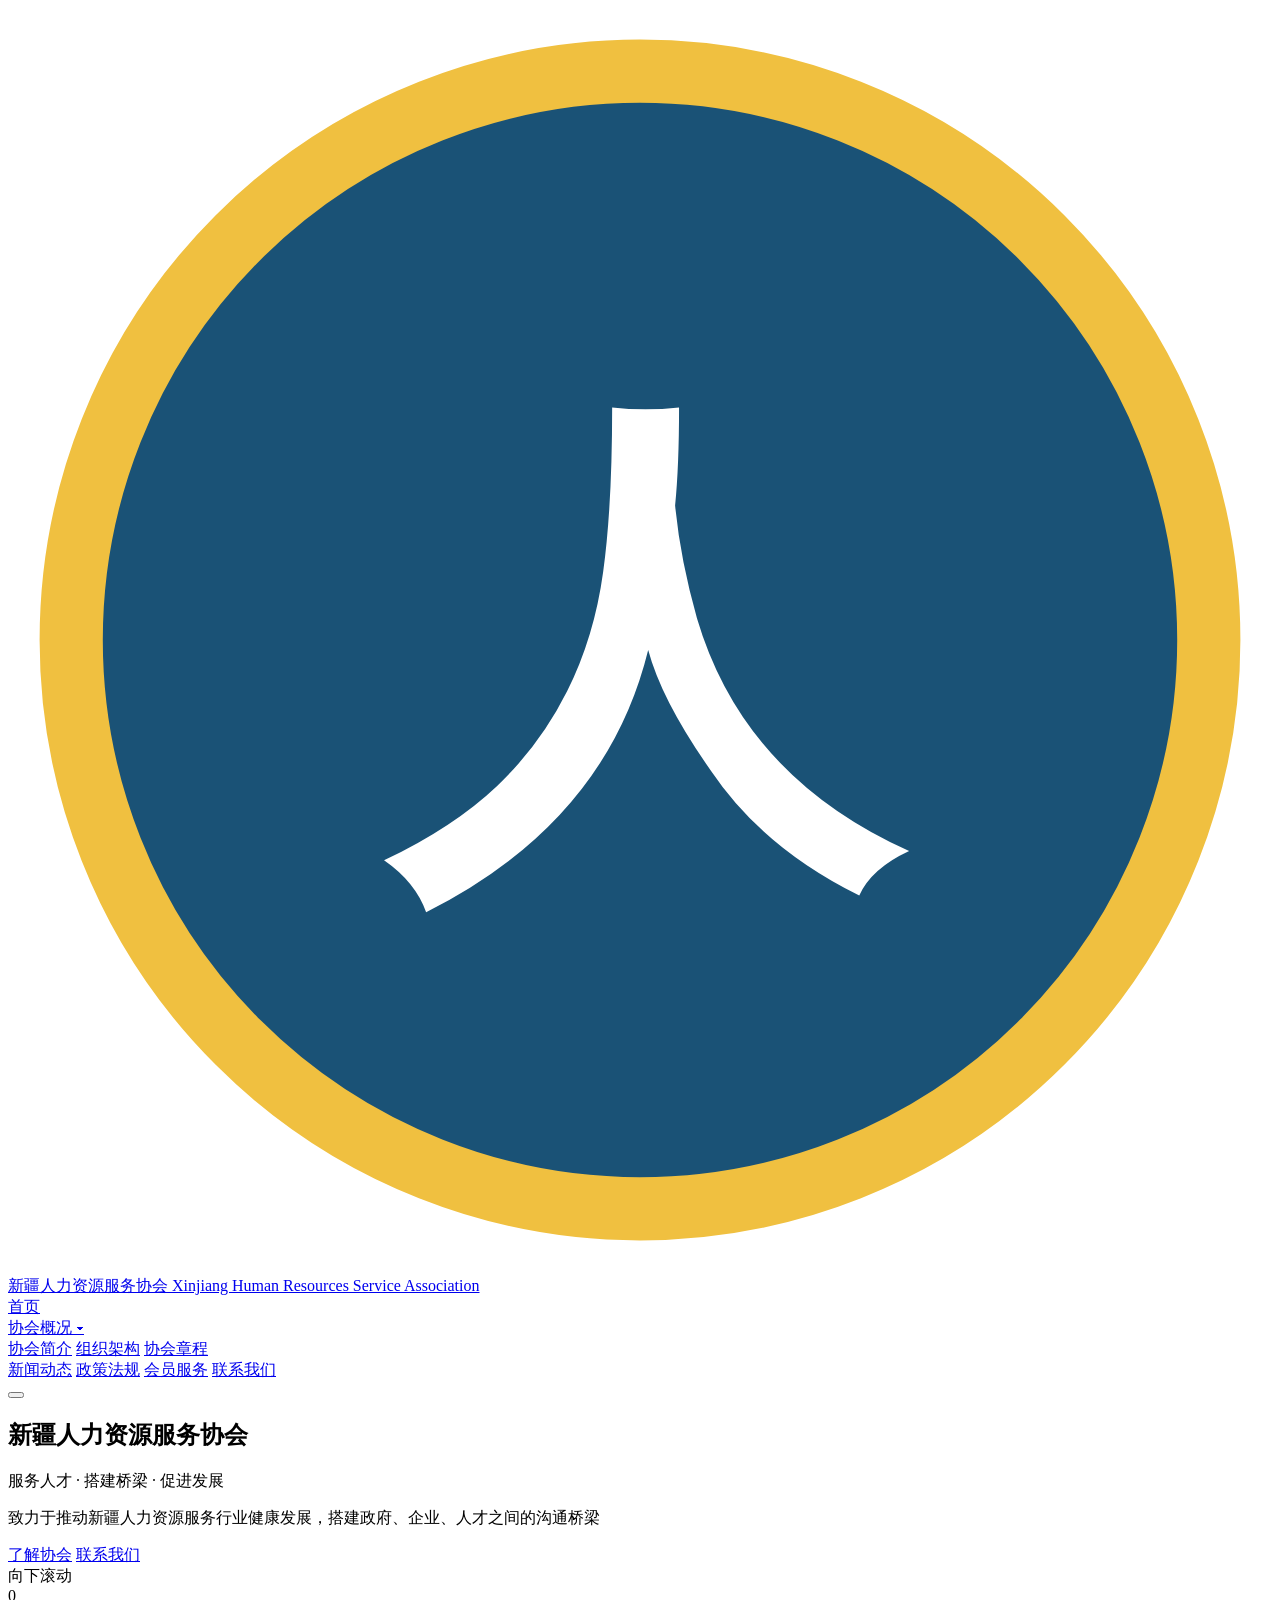
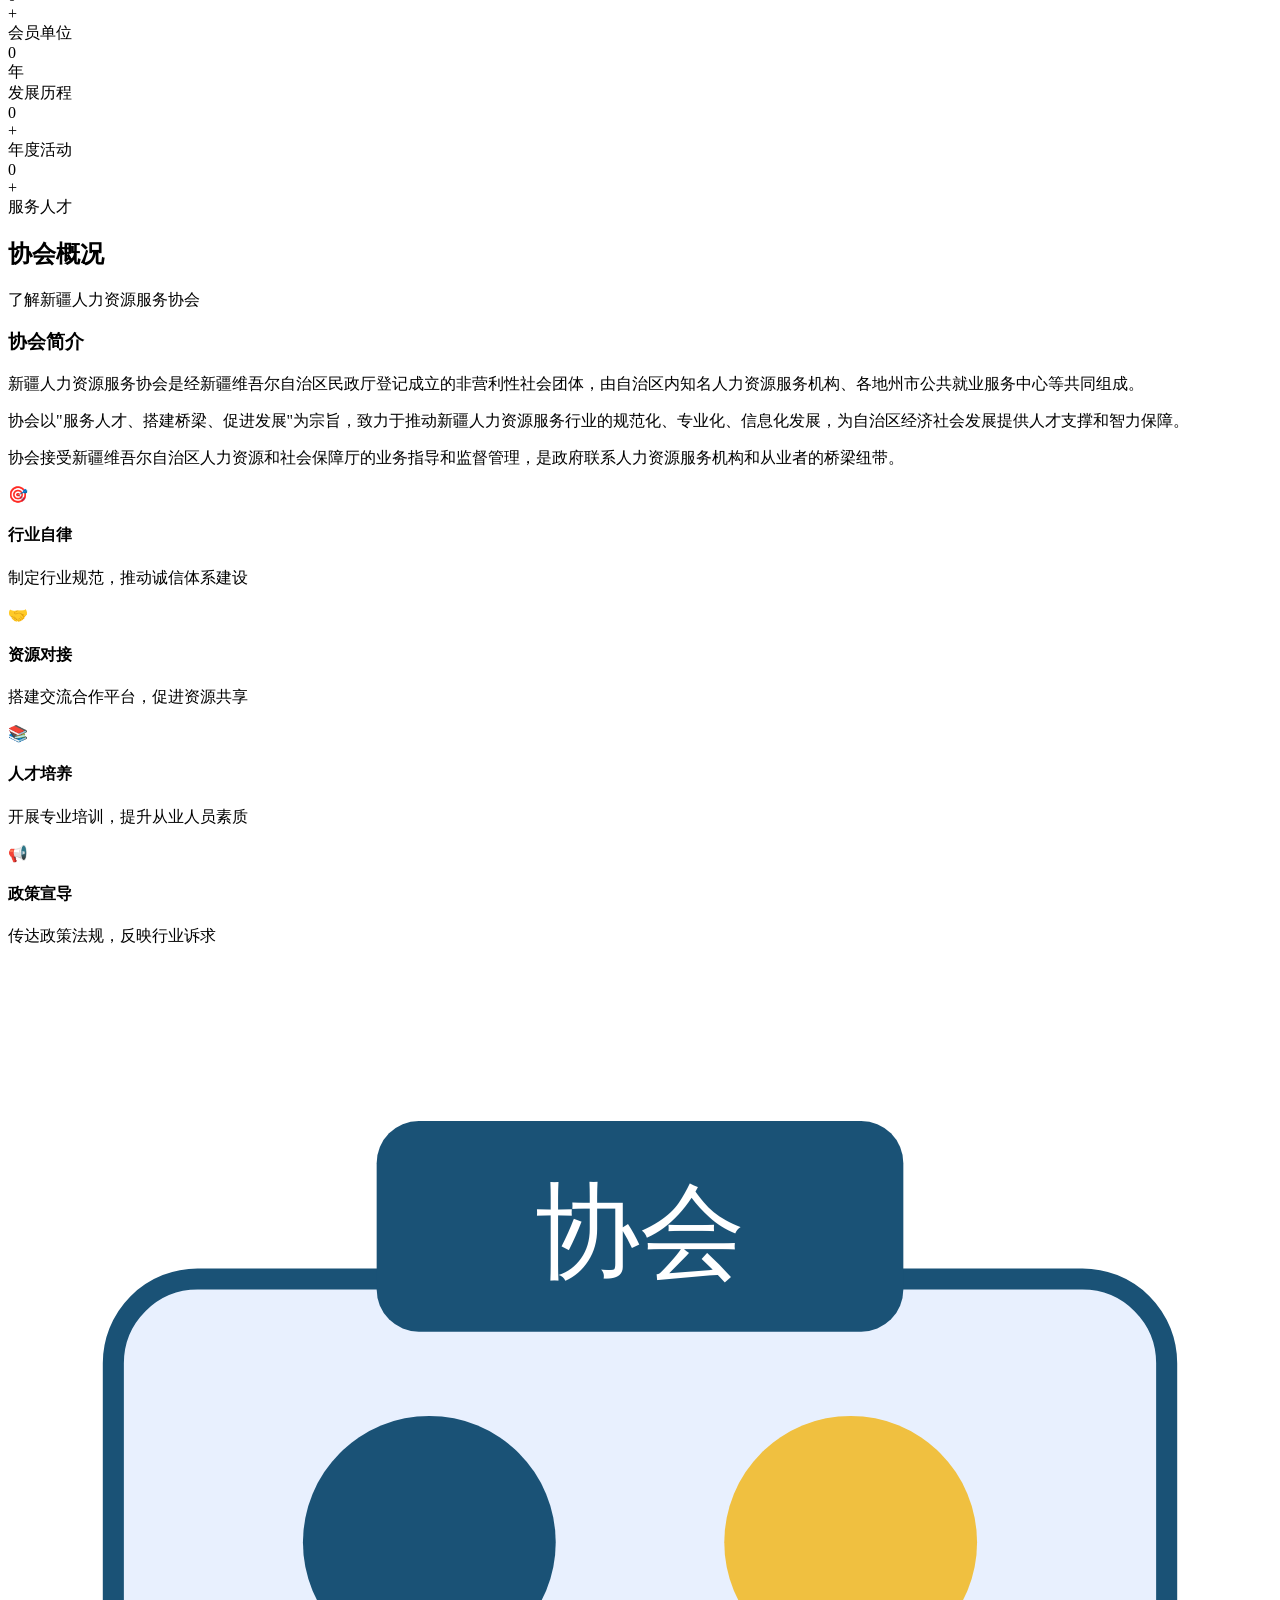
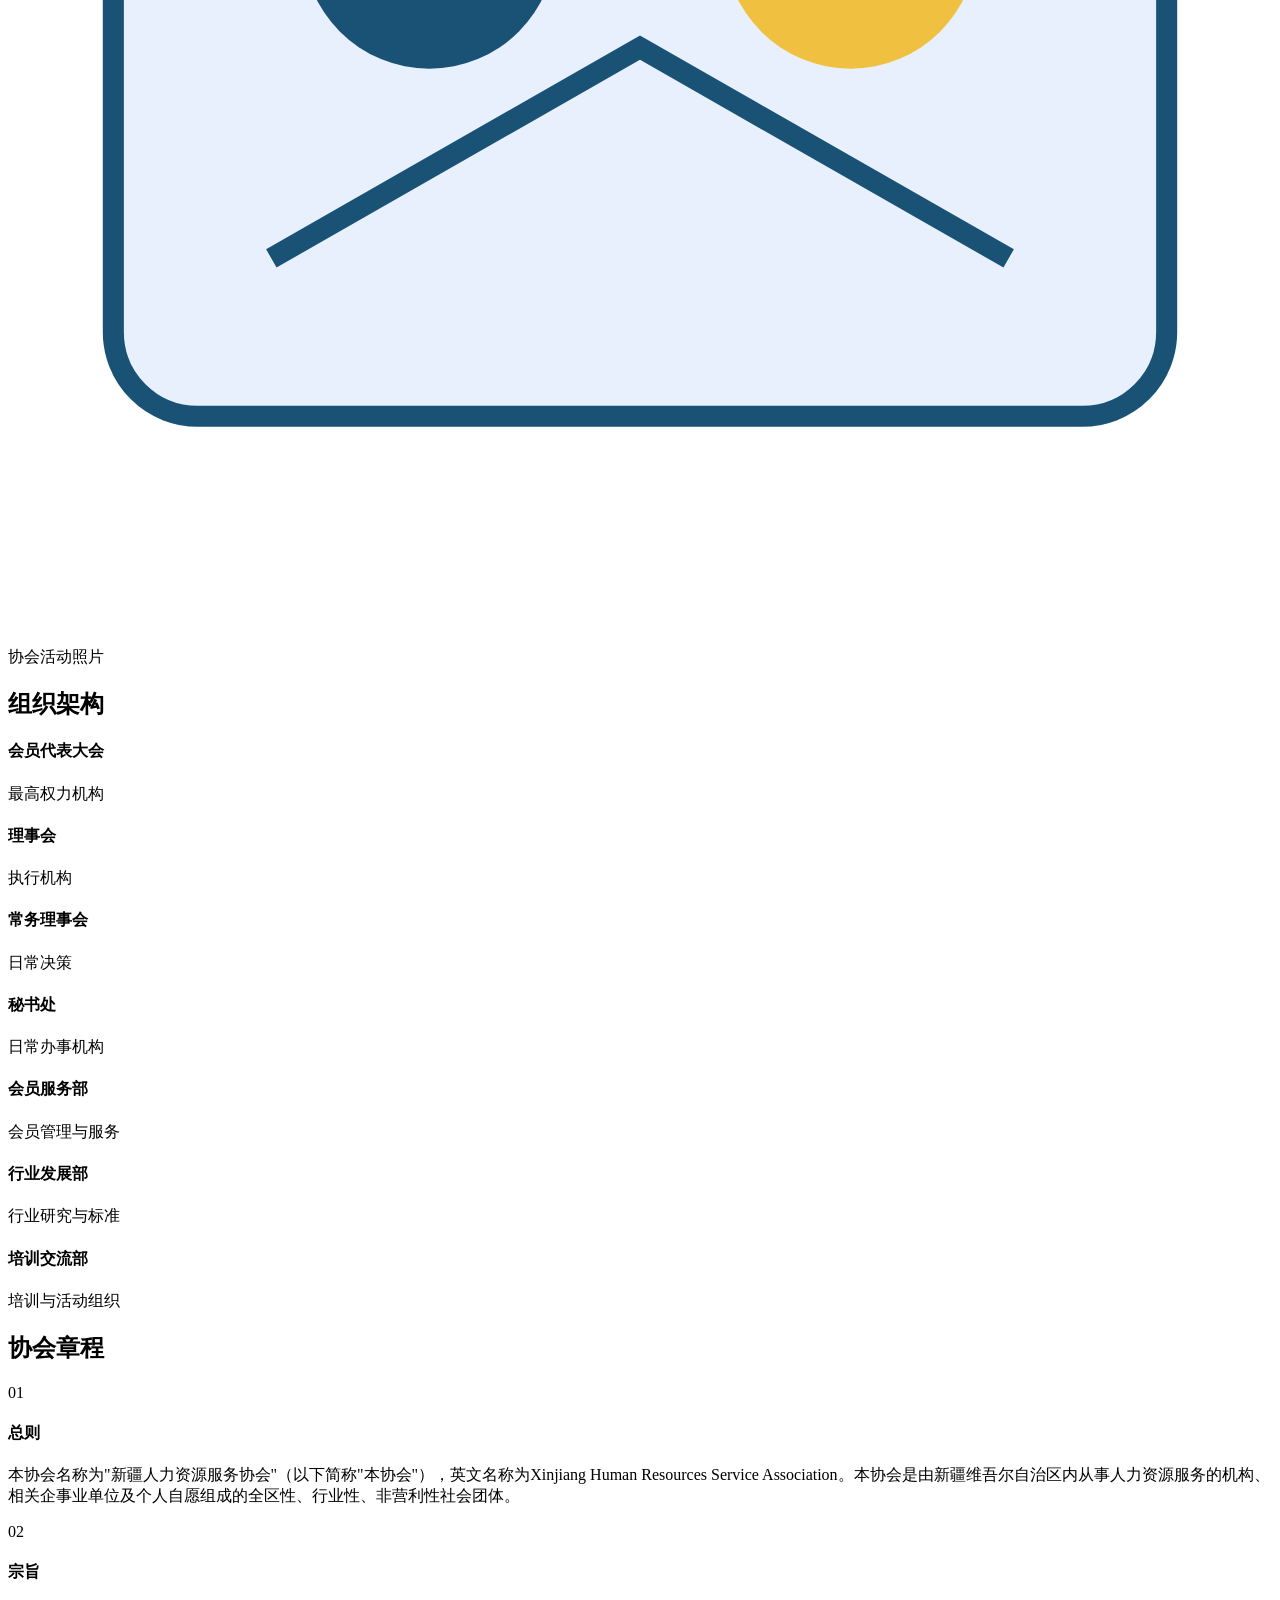
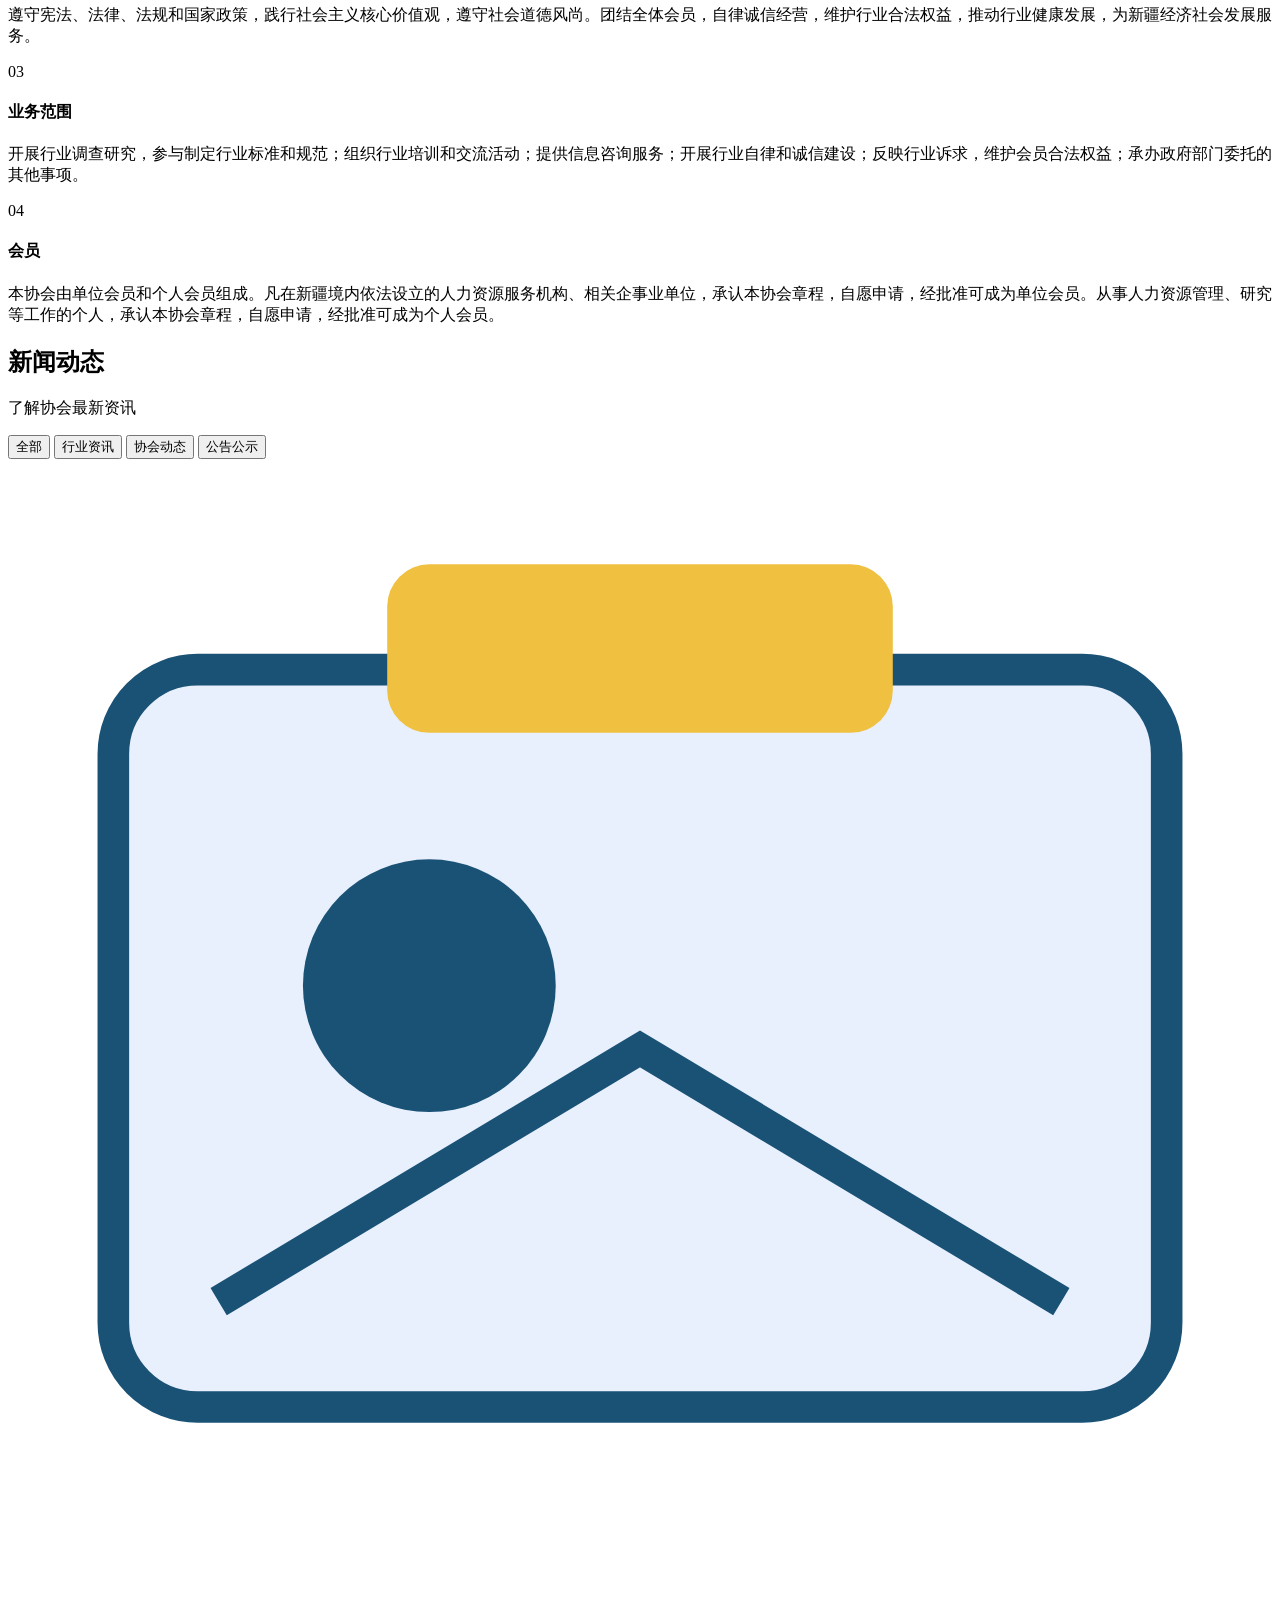
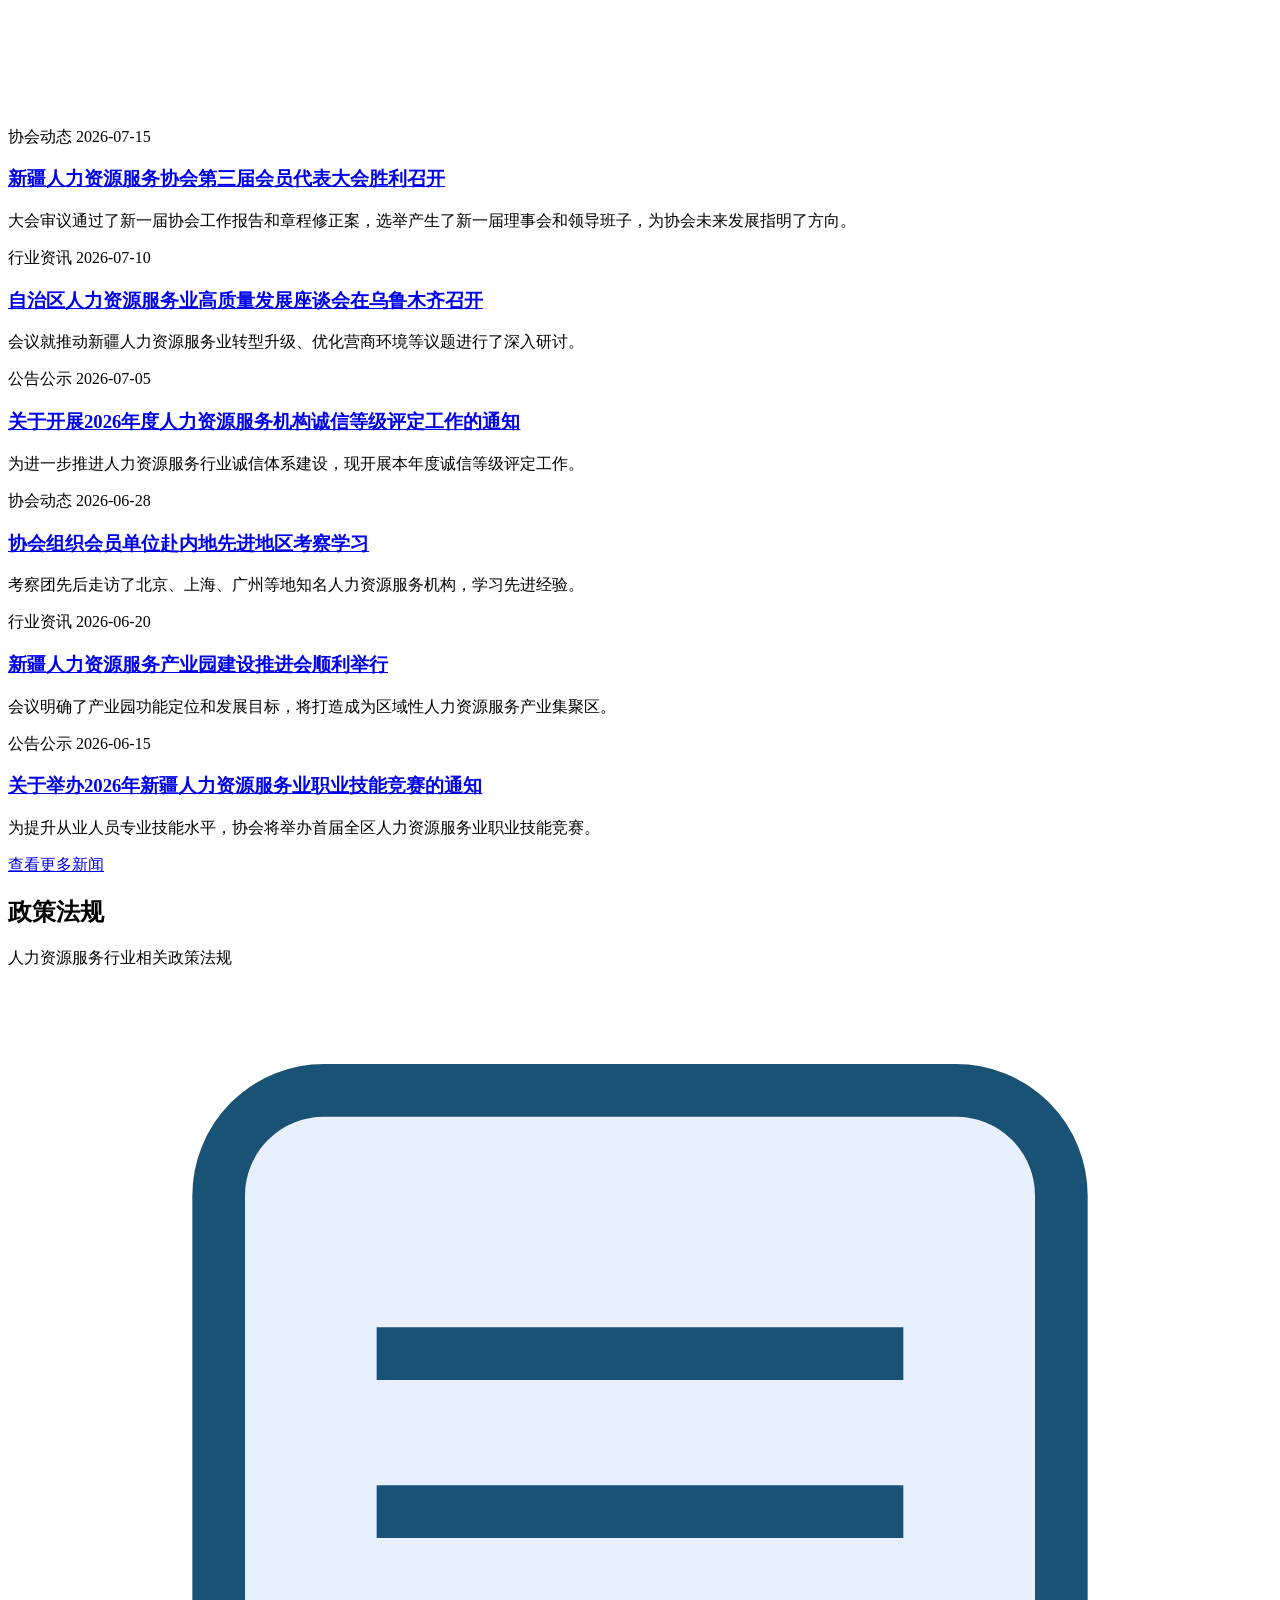
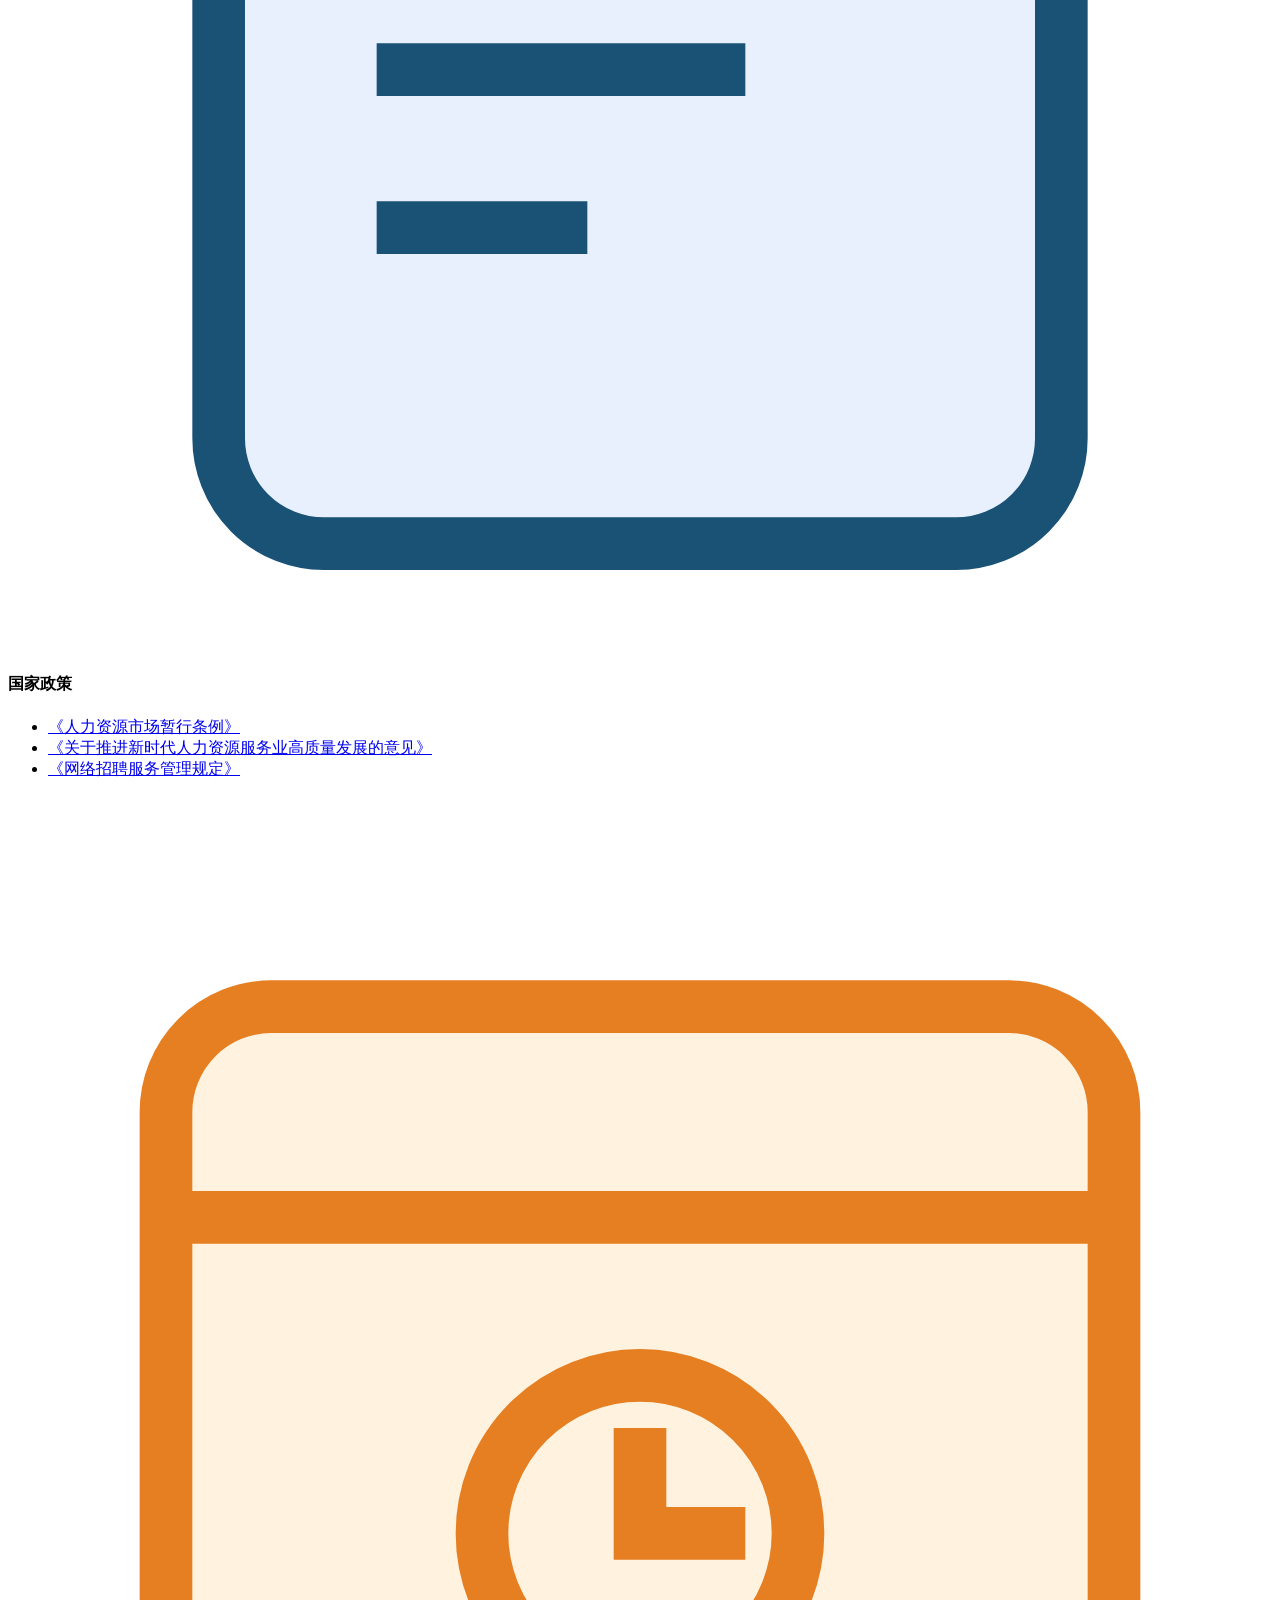
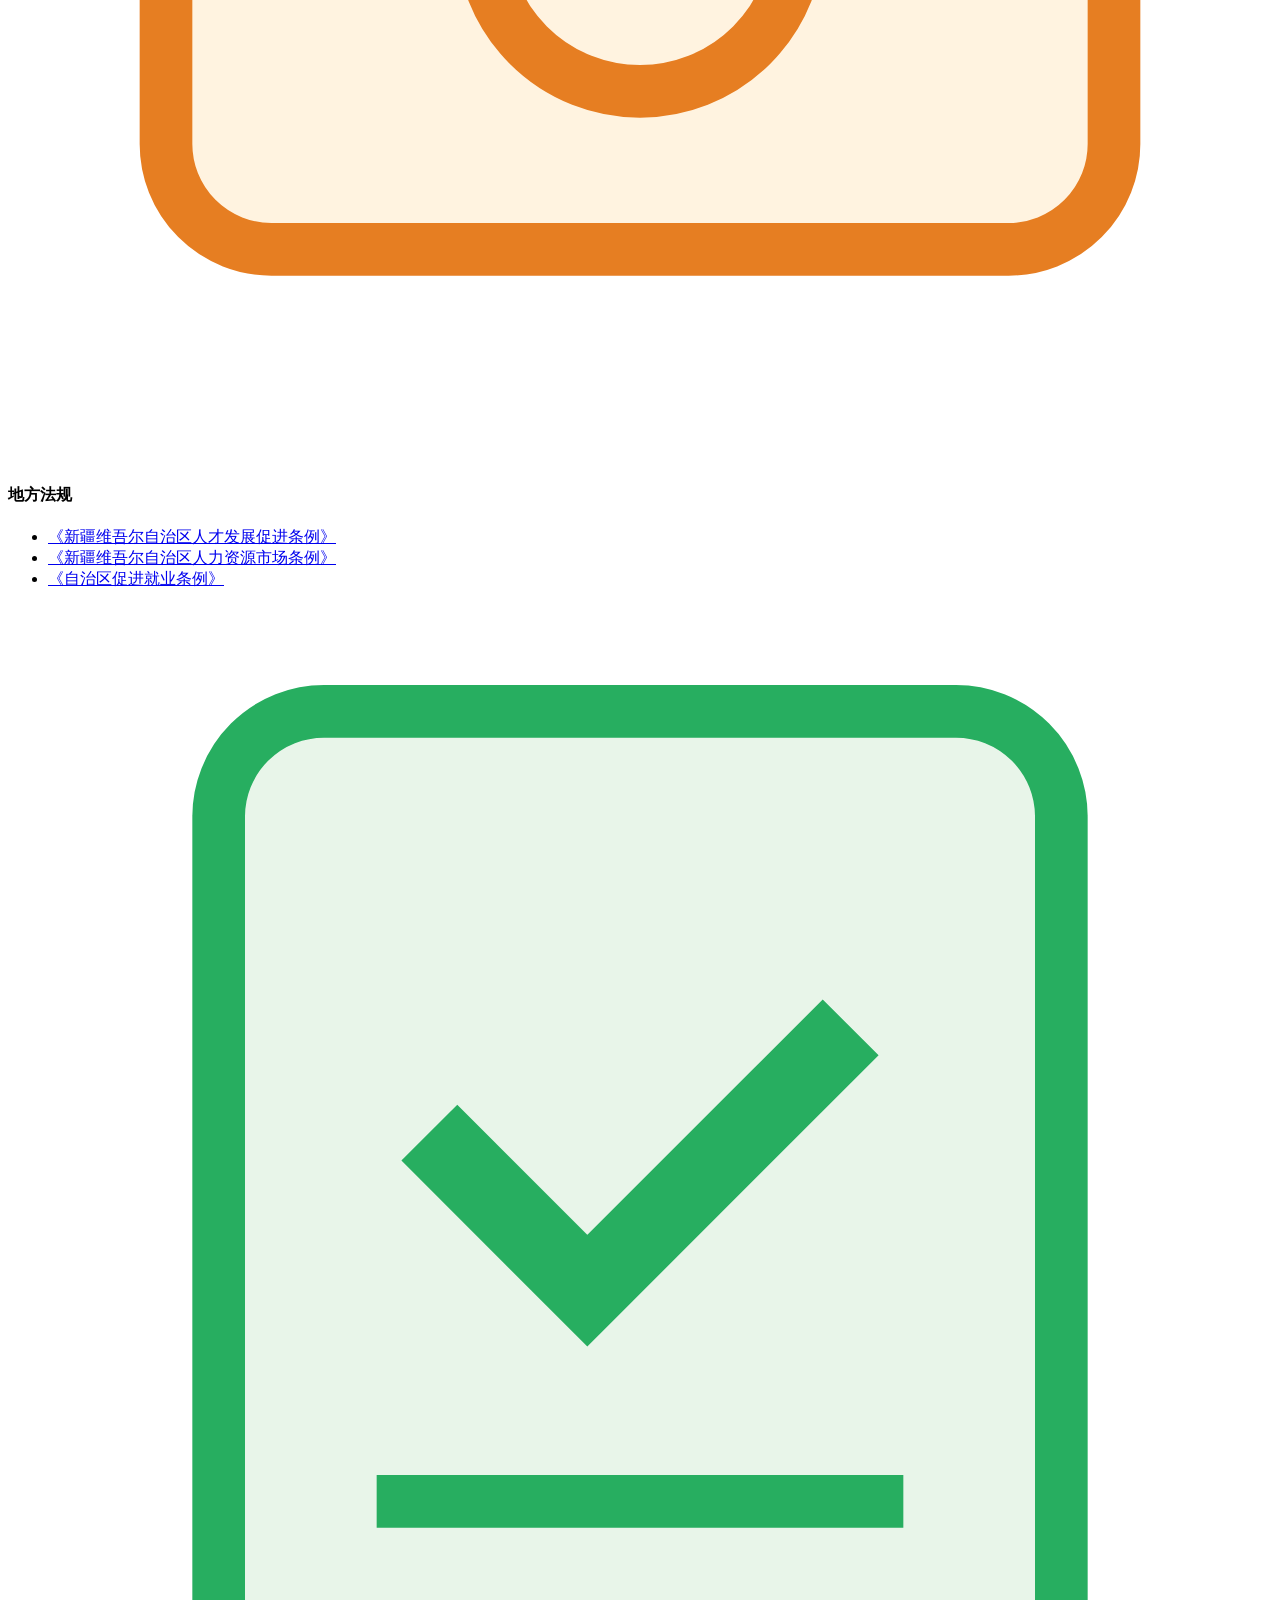
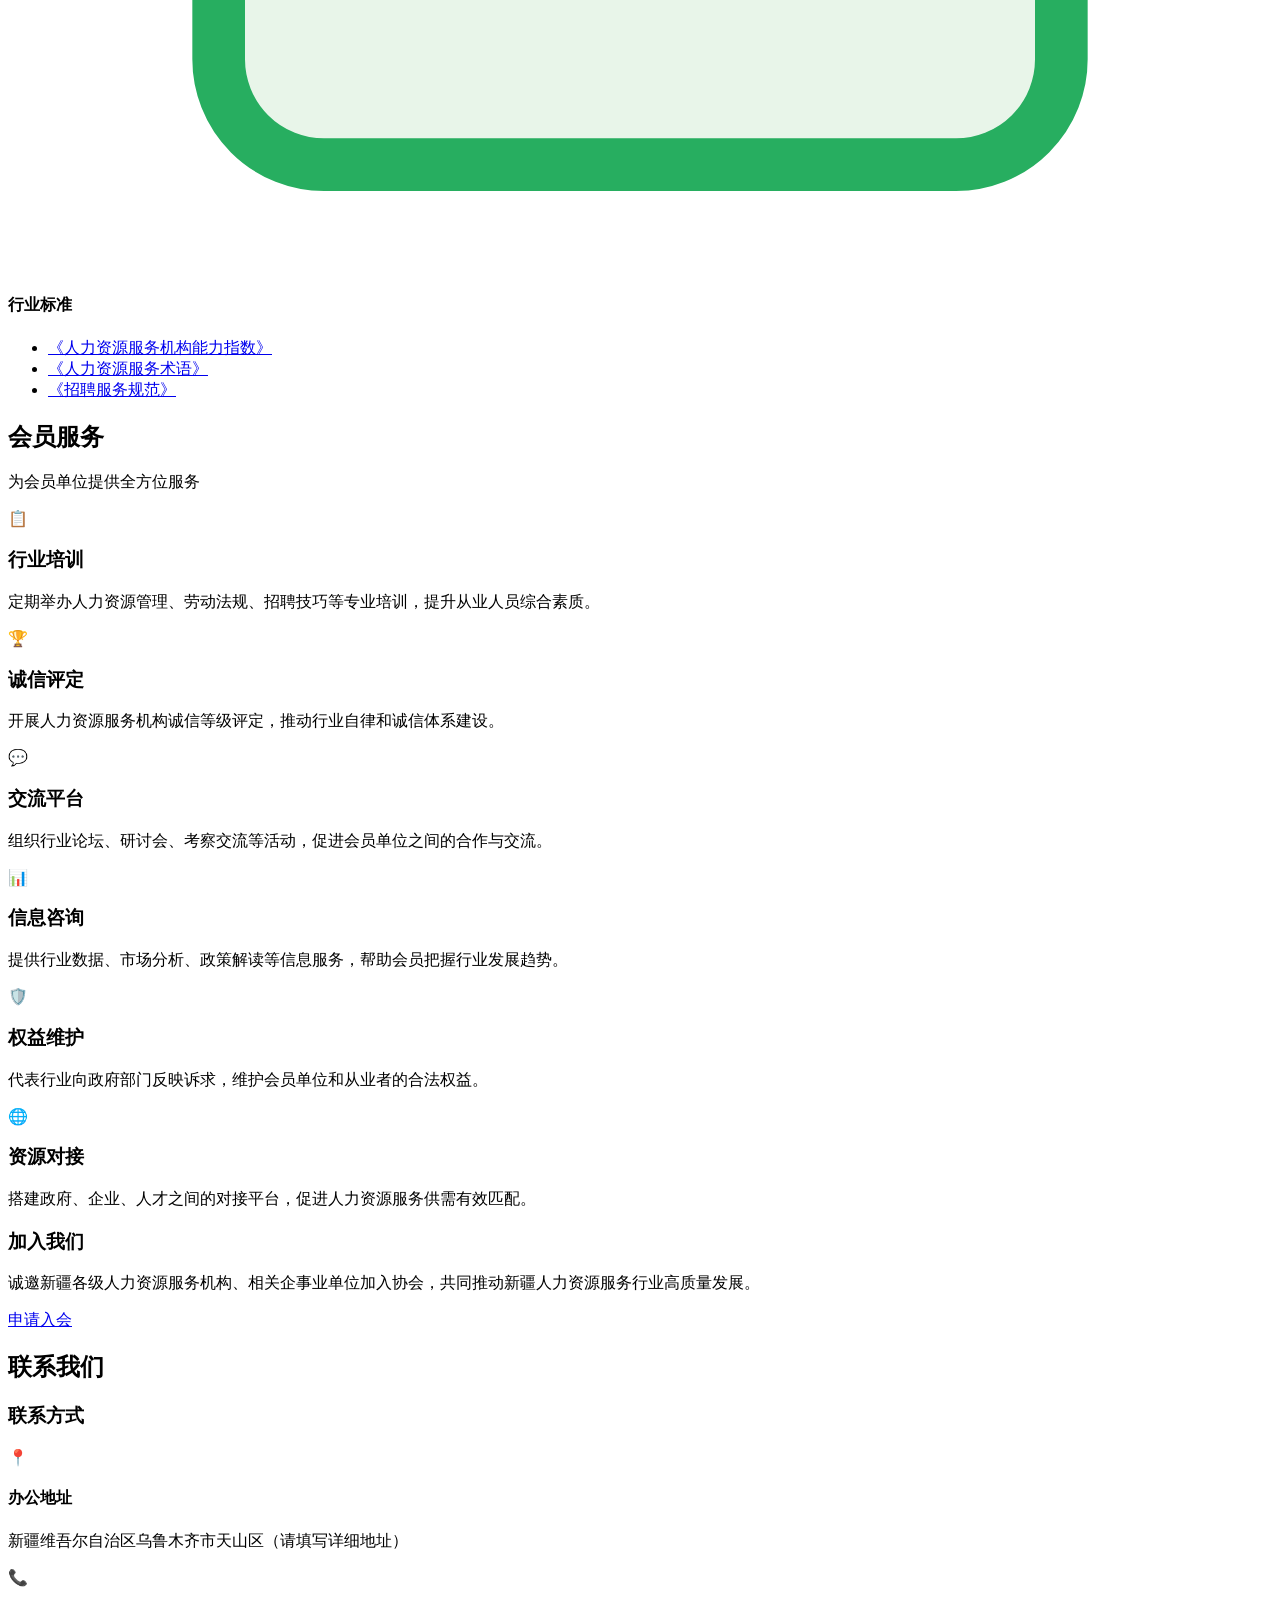
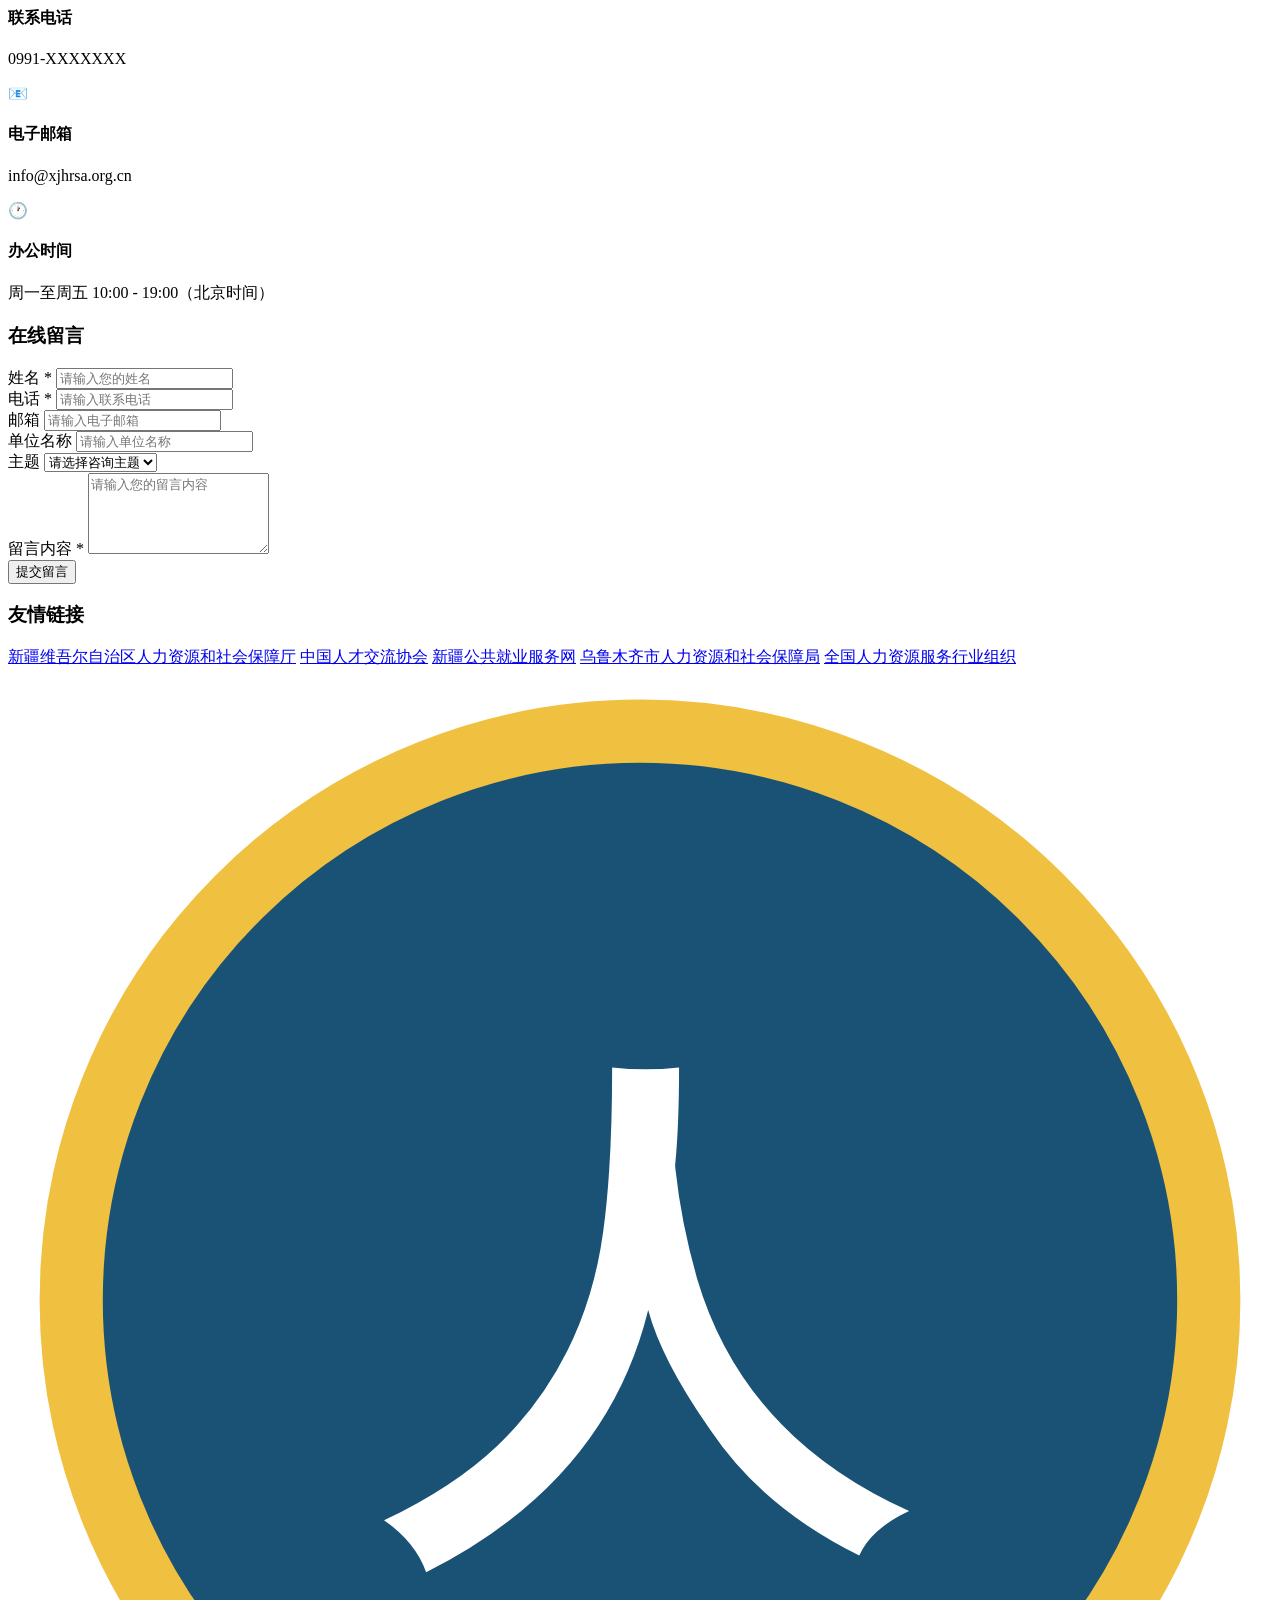
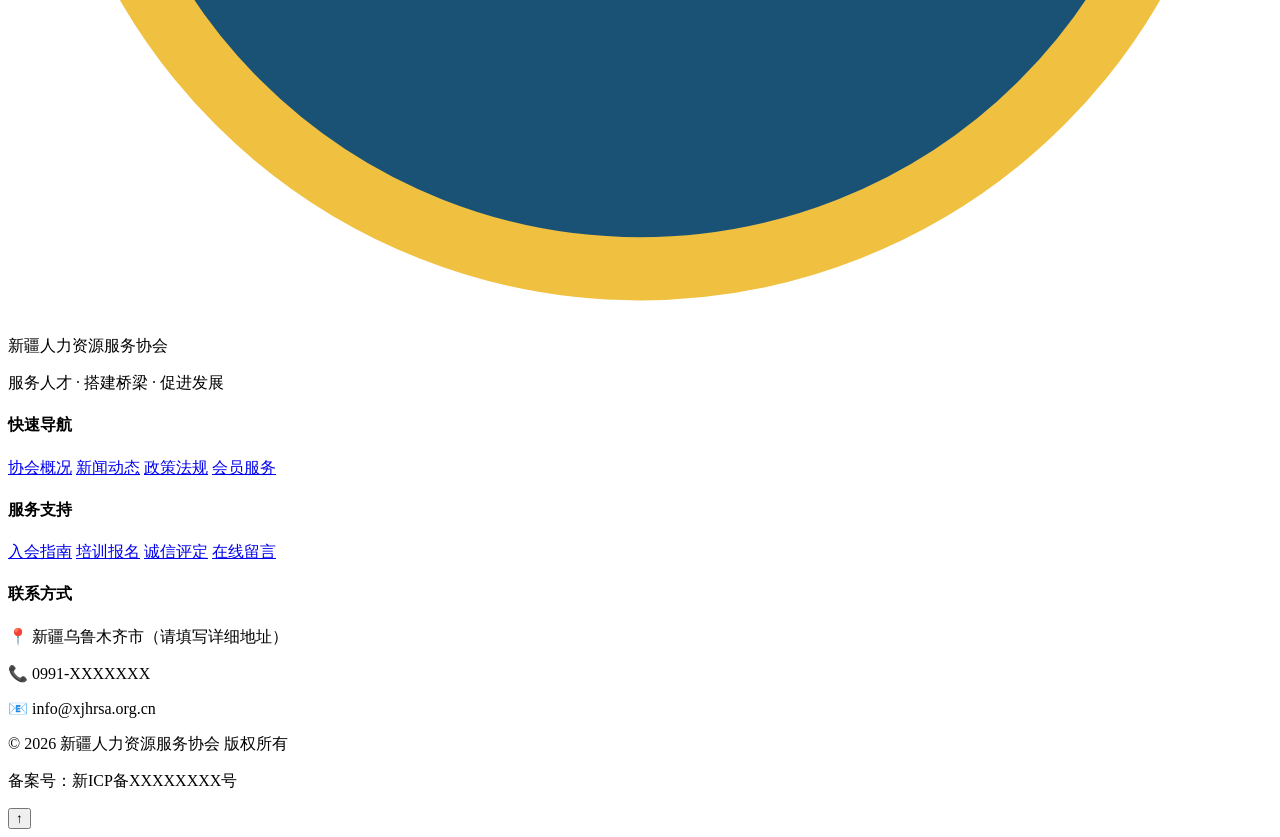
==== index.html @ a4fad2fc "添加 index.html" ====
<!DOCTYPE html>
<html lang="zh-CN">
<head>
    <meta charset="UTF-8">
    <meta name="viewport" content="width=device-width, initial-scale=1.0">
    <title>新疆人力资源服务协会</title>
    <link rel="stylesheet" href="css/style.css">
    <link rel="icon" type="image/svg+xml" href="images/favicon.svg">
</head>
<body>
    <!-- 顶部导航 -->
    <header class="header" id="header">
        <div class="container">
            <div class="header-inner">
                <a href="#" class="logo">
                    <div class="logo-icon">
                        <svg viewBox="0 0 40 40" fill="none" xmlns="http://www.w3.org/2000/svg">
                            <circle cx="20" cy="20" r="18" fill="#1a5276" stroke="#f0c040" stroke-width="2"/>
                            <text x="20" y="26" text-anchor="middle" fill="#fff" font-size="16" font-weight="bold">人</text>
                        </svg>
                    </div>
                    <div class="logo-text">
                        <span class="logo-title">新疆人力资源服务协会</span>
                        <span class="logo-sub">Xinjiang Human Resources Service Association</span>
                    </div>
                </a>
                <nav class="nav" id="nav">
                    <a href="#home" class="nav-link active">首页</a>
                    <div class="nav-dropdown">
                        <a href="#about" class="nav-link">协会概况 <span class="arrow">▾</span></a>
                        <div class="dropdown-menu">
                            <a href="#about">协会简介</a>
                            <a href="#structure">组织架构</a>
                            <a href="#charter">协会章程</a>
                        </div>
                    </div>
                    <a href="#news" class="nav-link">新闻动态</a>
                    <a href="#policy" class="nav-link">政策法规</a>
                    <a href="#members" class="nav-link">会员服务</a>
                    <a href="#contact" class="nav-link">联系我们</a>
                </nav>
                <button class="menu-toggle" id="menuToggle" aria-label="菜单">
                    <span></span><span></span><span></span>
                </button>
            </div>
        </div>
    </header>

    <!-- 英雄区域 -->
    <section class="hero" id="home">
        <div class="hero-bg"></div>
        <div class="hero-overlay"></div>
        <div class="container hero-content">
            <h1>新疆人力资源服务协会</h1>
            <p class="hero-subtitle">服务人才 · 搭建桥梁 · 促进发展</p>
            <p class="hero-desc">致力于推动新疆人力资源服务行业健康发展，搭建政府、企业、人才之间的沟通桥梁</p>
            <div class="hero-btns">
                <a href="#about" class="btn btn-primary">了解协会</a>
                <a href="#contact" class="btn btn-outline">联系我们</a>
            </div>
        </div>
        <div class="hero-scroll">
            <span>向下滚动</span>
            <div class="scroll-arrow"></div>
        </div>
    </section>

    <!-- 数据统计 -->
    <section class="stats">
        <div class="container">
            <div class="stats-grid">
                <div class="stat-item">
                    <div class="stat-number" data-target="200">0</div>
                    <div class="stat-unit">+</div>
                    <div class="stat-label">会员单位</div>
                </div>
                <div class="stat-item">
                    <div class="stat-number" data-target="15">0</div>
                    <div class="stat-unit">年</div>
                    <div class="stat-label">发展历程</div>
                </div>
                <div class="stat-item">
                    <div class="stat-number" data-target="50">0</div>
                    <div class="stat-unit">+</div>
                    <div class="stat-label">年度活动</div>
                </div>
                <div class="stat-item">
                    <div class="stat-number" data-target="10000">0</div>
                    <div class="stat-unit">+</div>
                    <div class="stat-label">服务人才</div>
                </div>
            </div>
        </div>
    </section>

    <!-- 协会简介 -->
    <section class="section about" id="about">
        <div class="container">
            <div class="section-header">
                <h2>协会概况</h2>
                <div class="section-line"></div>
                <p>了解新疆人力资源服务协会</p>
            </div>
            <div class="about-grid">
                <div class="about-content">
                    <h3>协会简介</h3>
                    <p>新疆人力资源服务协会是经新疆维吾尔自治区民政厅登记成立的非营利性社会团体，由自治区内知名人力资源服务机构、各地州市公共就业服务中心等共同组成。</p>
                    <p>协会以"服务人才、搭建桥梁、促进发展"为宗旨，致力于推动新疆人力资源服务行业的规范化、专业化、信息化发展，为自治区经济社会发展提供人才支撑和智力保障。</p>
                    <p>协会接受新疆维吾尔自治区人力资源和社会保障厅的业务指导和监督管理，是政府联系人力资源服务机构和从业者的桥梁纽带。</p>
                    <div class="about-features">
                        <div class="feature">
                            <div class="feature-icon">🎯</div>
                            <div>
                                <h4>行业自律</h4>
                                <p>制定行业规范，推动诚信体系建设</p>
                            </div>
                        </div>
                        <div class="feature">
                            <div class="feature-icon">🤝</div>
                            <div>
                                <h4>资源对接</h4>
                                <p>搭建交流合作平台，促进资源共享</p>
                            </div>
                        </div>
                        <div class="feature">
                            <div class="feature-icon">📚</div>
                            <div>
                                <h4>人才培养</h4>
                                <p>开展专业培训，提升从业人员素质</p>
                            </div>
                        </div>
                        <div class="feature">
                            <div class="feature-icon">📢</div>
                            <div>
                                <h4>政策宣导</h4>
                                <p>传达政策法规，反映行业诉求</p>
                            </div>
                        </div>
                    </div>
                </div>
                <div class="about-image">
                    <div class="about-img-placeholder">
                        <div class="placeholder-content">
                            <svg viewBox="0 0 120 120" fill="none" xmlns="http://www.w3.org/2000/svg">
                                <rect x="10" y="30" width="100" height="70" rx="8" fill="#e8f0fe" stroke="#1a5276" stroke-width="2"/>
                                <circle cx="40" cy="55" r="12" fill="#1a5276"/>
                                <circle cx="80" cy="55" r="12" fill="#f0c040"/>
                                <path d="M25 85 L60 65 L95 85" stroke="#1a5276" stroke-width="2" fill="#e8f0fe"/>
                                <rect x="35" y="15" width="50" height="20" rx="4" fill="#1a5276"/>
                                <text x="60" y="29" text-anchor="middle" fill="#fff" font-size="10">协会</text>
                            </svg>
                            <p>协会活动照片</p>
                        </div>
                    </div>
                </div>
            </div>
        </div>
    </section>

    <!-- 组织架构 -->
    <section class="section structure" id="structure">
        <div class="container">
            <div class="section-header">
                <h2>组织架构</h2>
                <div class="section-line"></div>
            </div>
            <div class="org-chart">
                <div class="org-level org-top">
                    <div class="org-node org-main">
                        <h4>会员代表大会</h4>
                        <p>最高权力机构</p>
                    </div>
                </div>
                <div class="org-connector"></div>
                <div class="org-level">
                    <div class="org-node org-main">
                        <h4>理事会</h4>
                        <p>执行机构</p>
                    </div>
                </div>
                <div class="org-connector"></div>
                <div class="org-level">
                    <div class="org-node org-main">
                        <h4>常务理事会</h4>
                        <p>日常决策</p>
                    </div>
                </div>
                <div class="org-connector"></div>
                <div class="org-level org-departments">
                    <div class="org-node">
                        <h4>秘书处</h4>
                        <p>日常办事机构</p>
                    </div>
                    <div class="org-node">
                        <h4>会员服务部</h4>
                        <p>会员管理与服务</p>
                    </div>
                    <div class="org-node">
                        <h4>行业发展部</h4>
                        <p>行业研究与标准</p>
                    </div>
                    <div class="org-node">
                        <h4>培训交流部</h4>
                        <p>培训与活动组织</p>
                    </div>
                </div>
            </div>
        </div>
    </section>

    <!-- 协会章程 -->
    <section class="section charter" id="charter">
        <div class="container">
            <div class="section-header">
                <h2>协会章程</h2>
                <div class="section-line"></div>
            </div>
            <div class="charter-content">
                <div class="charter-item">
                    <div class="charter-num">01</div>
                    <h4>总则</h4>
                    <p>本协会名称为"新疆人力资源服务协会"（以下简称"本协会"），英文名称为Xinjiang Human Resources Service Association。本协会是由新疆维吾尔自治区内从事人力资源服务的机构、相关企事业单位及个人自愿组成的全区性、行业性、非营利性社会团体。</p>
                </div>
                <div class="charter-item">
                    <div class="charter-num">02</div>
                    <h4>宗旨</h4>
                    <p>遵守宪法、法律、法规和国家政策，践行社会主义核心价值观，遵守社会道德风尚。团结全体会员，自律诚信经营，维护行业合法权益，推动行业健康发展，为新疆经济社会发展服务。</p>
                </div>
                <div class="charter-item">
                    <div class="charter-num">03</div>
                    <h4>业务范围</h4>
                    <p>开展行业调查研究，参与制定行业标准和规范；组织行业培训和交流活动；提供信息咨询服务；开展行业自律和诚信建设；反映行业诉求，维护会员合法权益；承办政府部门委托的其他事项。</p>
                </div>
                <div class="charter-item">
                    <div class="charter-num">04</div>
                    <h4>会员</h4>
                    <p>本协会由单位会员和个人会员组成。凡在新疆境内依法设立的人力资源服务机构、相关企事业单位，承认本协会章程，自愿申请，经批准可成为单位会员。从事人力资源管理、研究等工作的个人，承认本协会章程，自愿申请，经批准可成为个人会员。</p>
                </div>
            </div>
        </div>
    </section>

    <!-- 新闻动态 -->
    <section class="section news" id="news">
        <div class="container">
            <div class="section-header">
                <h2>新闻动态</h2>
                <div class="section-line"></div>
                <p>了解协会最新资讯</p>
            </div>
            <div class="news-tabs">
                <button class="tab-btn active" data-tab="all">全部</button>
                <button class="tab-btn" data-tab="industry">行业资讯</button>
                <button class="tab-btn" data-tab="association">协会动态</button>
                <button class="tab-btn" data-tab="notice">公告公示</button>
            </div>
            <div class="news-grid">
                <div class="news-card news-featured" data-category="association">
                    <div class="news-img">
                        <div class="news-img-placeholder">
                            <svg viewBox="0 0 60 60" fill="none"><rect x="5" y="10" width="50" height="35" rx="4" fill="#e8f0fe" stroke="#1a5276" stroke-width="1.5"/><circle cx="20" cy="25" r="6" fill="#1a5276"/><path d="M10 40 L30 28 L50 40" stroke="#1a5276" stroke-width="1.5" fill="#e8f0fe"/><rect x="18" y="5" width="24" height="8" rx="2" fill="#f0c040"/></svg>
                        </div>
                    </div>
                    <div class="news-body">
                        <span class="news-tag">协会动态</span>
                        <span class="news-date">2026-07-15</span>
                        <h3><a href="#">新疆人力资源服务协会第三届会员代表大会胜利召开</a></h3>
                        <p>大会审议通过了新一届协会工作报告和章程修正案，选举产生了新一届理事会和领导班子，为协会未来发展指明了方向。</p>
                    </div>
                </div>
                <div class="news-card" data-category="industry">
                    <div class="news-body">
                        <span class="news-tag">行业资讯</span>
                        <span class="news-date">2026-07-10</span>
                        <h3><a href="#">自治区人力资源服务业高质量发展座谈会在乌鲁木齐召开</a></h3>
                        <p>会议就推动新疆人力资源服务业转型升级、优化营商环境等议题进行了深入研讨。</p>
                    </div>
                </div>
                <div class="news-card" data-category="notice">
                    <div class="news-body">
                        <span class="news-tag">公告公示</span>
                        <span class="news-date">2026-07-05</span>
                        <h3><a href="#">关于开展2026年度人力资源服务机构诚信等级评定工作的通知</a></h3>
                        <p>为进一步推进人力资源服务行业诚信体系建设，现开展本年度诚信等级评定工作。</p>
                    </div>
                </div>
                <div class="news-card" data-category="association">
                    <div class="news-body">
                        <span class="news-tag">协会动态</span>
                        <span class="news-date">2026-06-28</span>
                        <h3><a href="#">协会组织会员单位赴内地先进地区考察学习</a></h3>
                        <p>考察团先后走访了北京、上海、广州等地知名人力资源服务机构，学习先进经验。</p>
                    </div>
                </div>
                <div class="news-card" data-category="industry">
                    <div class="news-body">
                        <span class="news-tag">行业资讯</span>
                        <span class="news-date">2026-06-20</span>
                        <h3><a href="#">新疆人力资源服务产业园建设推进会顺利举行</a></h3>
                        <p>会议明确了产业园功能定位和发展目标，将打造成为区域性人力资源服务产业集聚区。</p>
                    </div>
                </div>
                <div class="news-card" data-category="notice">
                    <div class="news-body">
                        <span class="news-tag">公告公示</span>
                        <span class="news-date">2026-06-15</span>
                        <h3><a href="#">关于举办2026年新疆人力资源服务业职业技能竞赛的通知</a></h3>
                        <p>为提升从业人员专业技能水平，协会将举办首届全区人力资源服务业职业技能竞赛。</p>
                    </div>
                </div>
            </div>
            <div class="news-more">
                <a href="#" class="btn btn-outline">查看更多新闻</a>
            </div>
        </div>
    </section>

    <!-- 政策法规 -->
    <section class="section policy" id="policy">
        <div class="container">
            <div class="section-header">
                <h2>政策法规</h2>
                <div class="section-line"></div>
                <p>人力资源服务行业相关政策法规</p>
            </div>
            <div class="policy-grid">
                <div class="policy-card">
                    <div class="policy-icon">
                        <svg viewBox="0 0 48 48" fill="none"><rect x="8" y="4" width="32" height="40" rx="4" fill="#e8f0fe" stroke="#1a5276" stroke-width="2"/><line x1="14" y1="14" x2="34" y2="14" stroke="#1a5276" stroke-width="2"/><line x1="14" y1="20" x2="34" y2="20" stroke="#1a5276" stroke-width="2"/><line x1="14" y1="26" x2="28" y2="26" stroke="#1a5276" stroke-width="2"/><line x1="14" y1="32" x2="22" y2="32" stroke="#1a5276" stroke-width="2"/></svg>
                    </div>
                    <h4>国家政策</h4>
                    <ul>
                        <li><a href="#">《人力资源市场暂行条例》</a></li>
                        <li><a href="#">《关于推进新时代人力资源服务业高质量发展的意见》</a></li>
                        <li><a href="#">《网络招聘服务管理规定》</a></li>
                    </ul>
                </div>
                <div class="policy-card">
                    <div class="policy-icon">
                        <svg viewBox="0 0 48 48" fill="none"><rect x="6" y="8" width="36" height="32" rx="4" fill="#fff3e0" stroke="#e67e22" stroke-width="2"/><path d="M6 16 H42" stroke="#e67e22" stroke-width="2"/><circle cx="24" cy="28" r="6" stroke="#e67e22" stroke-width="2" fill="none"/><path d="M24 24 V28 H28" stroke="#e67e22" stroke-width="2"/></svg>
                    </div>
                    <h4>地方法规</h4>
                    <ul>
                        <li><a href="#">《新疆维吾尔自治区人才发展促进条例》</a></li>
                        <li><a href="#">《新疆维吾尔自治区人力资源市场条例》</a></li>
                        <li><a href="#">《自治区促进就业条例》</a></li>
                    </ul>
                </div>
                <div class="policy-card">
                    <div class="policy-icon">
                        <svg viewBox="0 0 48 48" fill="none"><rect x="8" y="4" width="32" height="40" rx="4" fill="#e8f5e9" stroke="#27ae60" stroke-width="2"/><path d="M16 20 L22 26 L32 16" stroke="#27ae60" stroke-width="3" fill="none"/><line x1="14" y1="34" x2="34" y2="34" stroke="#27ae60" stroke-width="2"/></svg>
                    </div>
                    <h4>行业标准</h4>
                    <ul>
                        <li><a href="#">《人力资源服务机构能力指数》</a></li>
                        <li><a href="#">《人力资源服务术语》</a></li>
                        <li><a href="#">《招聘服务规范》</a></li>
                    </ul>
                </div>
            </div>
        </div>
    </section>

    <!-- 会员服务 -->
    <section class="section members" id="members">
        <div class="container">
            <div class="section-header">
                <h2>会员服务</h2>
                <div class="section-line"></div>
                <p>为会员单位提供全方位服务</p>
            </div>
            <div class="services-grid">
                <div class="service-card">
                    <div class="service-icon">📋</div>
                    <h3>行业培训</h3>
                    <p>定期举办人力资源管理、劳动法规、招聘技巧等专业培训，提升从业人员综合素质。</p>
                </div>
                <div class="service-card">
                    <div class="service-icon">🏆</div>
                    <h3>诚信评定</h3>
                    <p>开展人力资源服务机构诚信等级评定，推动行业自律和诚信体系建设。</p>
                </div>
                <div class="service-card">
                    <div class="service-icon">💬</div>
                    <h3>交流平台</h3>
                    <p>组织行业论坛、研讨会、考察交流等活动，促进会员单位之间的合作与交流。</p>
                </div>
                <div class="service-card">
                    <div class="service-icon">📊</div>
                    <h3>信息咨询</h3>
                    <p>提供行业数据、市场分析、政策解读等信息服务，帮助会员把握行业发展趋势。</p>
                </div>
                <div class="service-card">
                    <div class="service-icon">🛡️</div>
                    <h3>权益维护</h3>
                    <p>代表行业向政府部门反映诉求，维护会员单位和从业者的合法权益。</p>
                </div>
                <div class="service-card">
                    <div class="service-icon">🌐</div>
                    <h3>资源对接</h3>
                    <p>搭建政府、企业、人才之间的对接平台，促进人力资源服务供需有效匹配。</p>
                </div>
            </div>
            <div class="join-section">
                <h3>加入我们</h3>
                <p>诚邀新疆各级人力资源服务机构、相关企事业单位加入协会，共同推动新疆人力资源服务行业高质量发展。</p>
                <a href="#contact" class="btn btn-primary">申请入会</a>
            </div>
        </div>
    </section>

    <!-- 联系我们 -->
    <section class="section contact" id="contact">
        <div class="container">
            <div class="section-header">
                <h2>联系我们</h2>
                <div class="section-line"></div>
            </div>
            <div class="contact-grid">
                <div class="contact-info">
                    <h3>联系方式</h3>
                    <div class="contact-item">
                        <div class="contact-icon">📍</div>
                        <div>
                            <h4>办公地址</h4>
                            <p>新疆维吾尔自治区乌鲁木齐市天山区（请填写详细地址）</p>
                        </div>
                    </div>
                    <div class="contact-item">
                        <div class="contact-icon">📞</div>
                        <div>
                            <h4>联系电话</h4>
                            <p>0991-XXXXXXX</p>
                        </div>
                    </div>
                    <div class="contact-item">
                        <div class="contact-icon">📧</div>
                        <div>
                            <h4>电子邮箱</h4>
                            <p>info@xjhrsa.org.cn</p>
                        </div>
                    </div>
                    <div class="contact-item">
                        <div class="contact-icon">🕐</div>
                        <div>
                            <h4>办公时间</h4>
                            <p>周一至周五 10:00 - 19:00（北京时间）</p>
                        </div>
                    </div>
                </div>
                <div class="contact-form">
                    <h3>在线留言</h3>
                    <form id="contactForm">
                        <div class="form-row">
                            <div class="form-group">
                                <label for="name">姓名 *</label>
                                <input type="text" id="name" name="name" required placeholder="请输入您的姓名">
                            </div>
                            <div class="form-group">
                                <label for="phone">电话 *</label>
                                <input type="tel" id="phone" name="phone" required placeholder="请输入联系电话">
                            </div>
                        </div>
                        <div class="form-group">
                            <label for="email">邮箱</label>
                            <input type="email" id="email" name="email" placeholder="请输入电子邮箱">
                        </div>
                        <div class="form-group">
                            <label for="company">单位名称</label>
                            <input type="text" id="company" name="company" placeholder="请输入单位名称">
                        </div>
                        <div class="form-group">
                            <label for="subject">主题</label>
                            <select id="subject" name="subject">
                                <option value="">请选择咨询主题</option>
                                <option value="join">申请入会</option>
                                <option value="consult">业务咨询</option>
                                <option value="complaint">投诉建议</option>
                                <option value="other">其他</option>
                            </select>
                        </div>
                        <div class="form-group">
                            <label for="message">留言内容 *</label>
                            <textarea id="message" name="message" rows="5" required placeholder="请输入您的留言内容"></textarea>
                        </div>
                        <button type="submit" class="btn btn-primary btn-full">提交留言</button>
                    </form>
                </div>
            </div>
        </div>
    </section>

    <!-- 友情链接 -->
    <section class="links">
        <div class="container">
            <h3>友情链接</h3>
            <div class="links-grid">
                <a href="#" target="_blank">新疆维吾尔自治区人力资源和社会保障厅</a>
                <a href="#" target="_blank">中国人才交流协会</a>
                <a href="#" target="_blank">新疆公共就业服务网</a>
                <a href="#" target="_blank">乌鲁木齐市人力资源和社会保障局</a>
                <a href="#" target="_blank">全国人力资源服务行业组织</a>
            </div>
        </div>
    </section>

    <!-- 底部 -->
    <footer class="footer">
        <div class="container">
            <div class="footer-grid">
                <div class="footer-about">
                    <div class="footer-logo">
                        <svg viewBox="0 0 40 40" fill="none" xmlns="http://www.w3.org/2000/svg">
                            <circle cx="20" cy="20" r="18" fill="#1a5276" stroke="#f0c040" stroke-width="2"/>
                            <text x="20" y="26" text-anchor="middle" fill="#fff" font-size="16" font-weight="bold">人</text>
                        </svg>
                        <span>新疆人力资源服务协会</span>
                    </div>
                    <p>服务人才 · 搭建桥梁 · 促进发展</p>
                </div>
                <div class="footer-links">
                    <h4>快速导航</h4>
                    <a href="#about">协会概况</a>
                    <a href="#news">新闻动态</a>
                    <a href="#policy">政策法规</a>
                    <a href="#members">会员服务</a>
                </div>
                <div class="footer-links">
                    <h4>服务支持</h4>
                    <a href="#">入会指南</a>
                    <a href="#">培训报名</a>
                    <a href="#">诚信评定</a>
                    <a href="#">在线留言</a>
                </div>
                <div class="footer-contact">
                    <h4>联系方式</h4>
                    <p>📍 新疆乌鲁木齐市（请填写详细地址）</p>
                    <p>📞 0991-XXXXXXX</p>
                    <p>📧 info@xjhrsa.org.cn</p>
                </div>
            </div>
            <div class="footer-bottom">
                <p>© 2026 新疆人力资源服务协会 版权所有</p>
                <p>备案号：新ICP备XXXXXXXX号</p>
            </div>
        </div>
    </footer>

    <!-- 回到顶部 -->
    <button class="back-to-top" id="backToTop" aria-label="回到顶部">↑</button>

    <script src="js/main.js"></script>
</body>
</html>
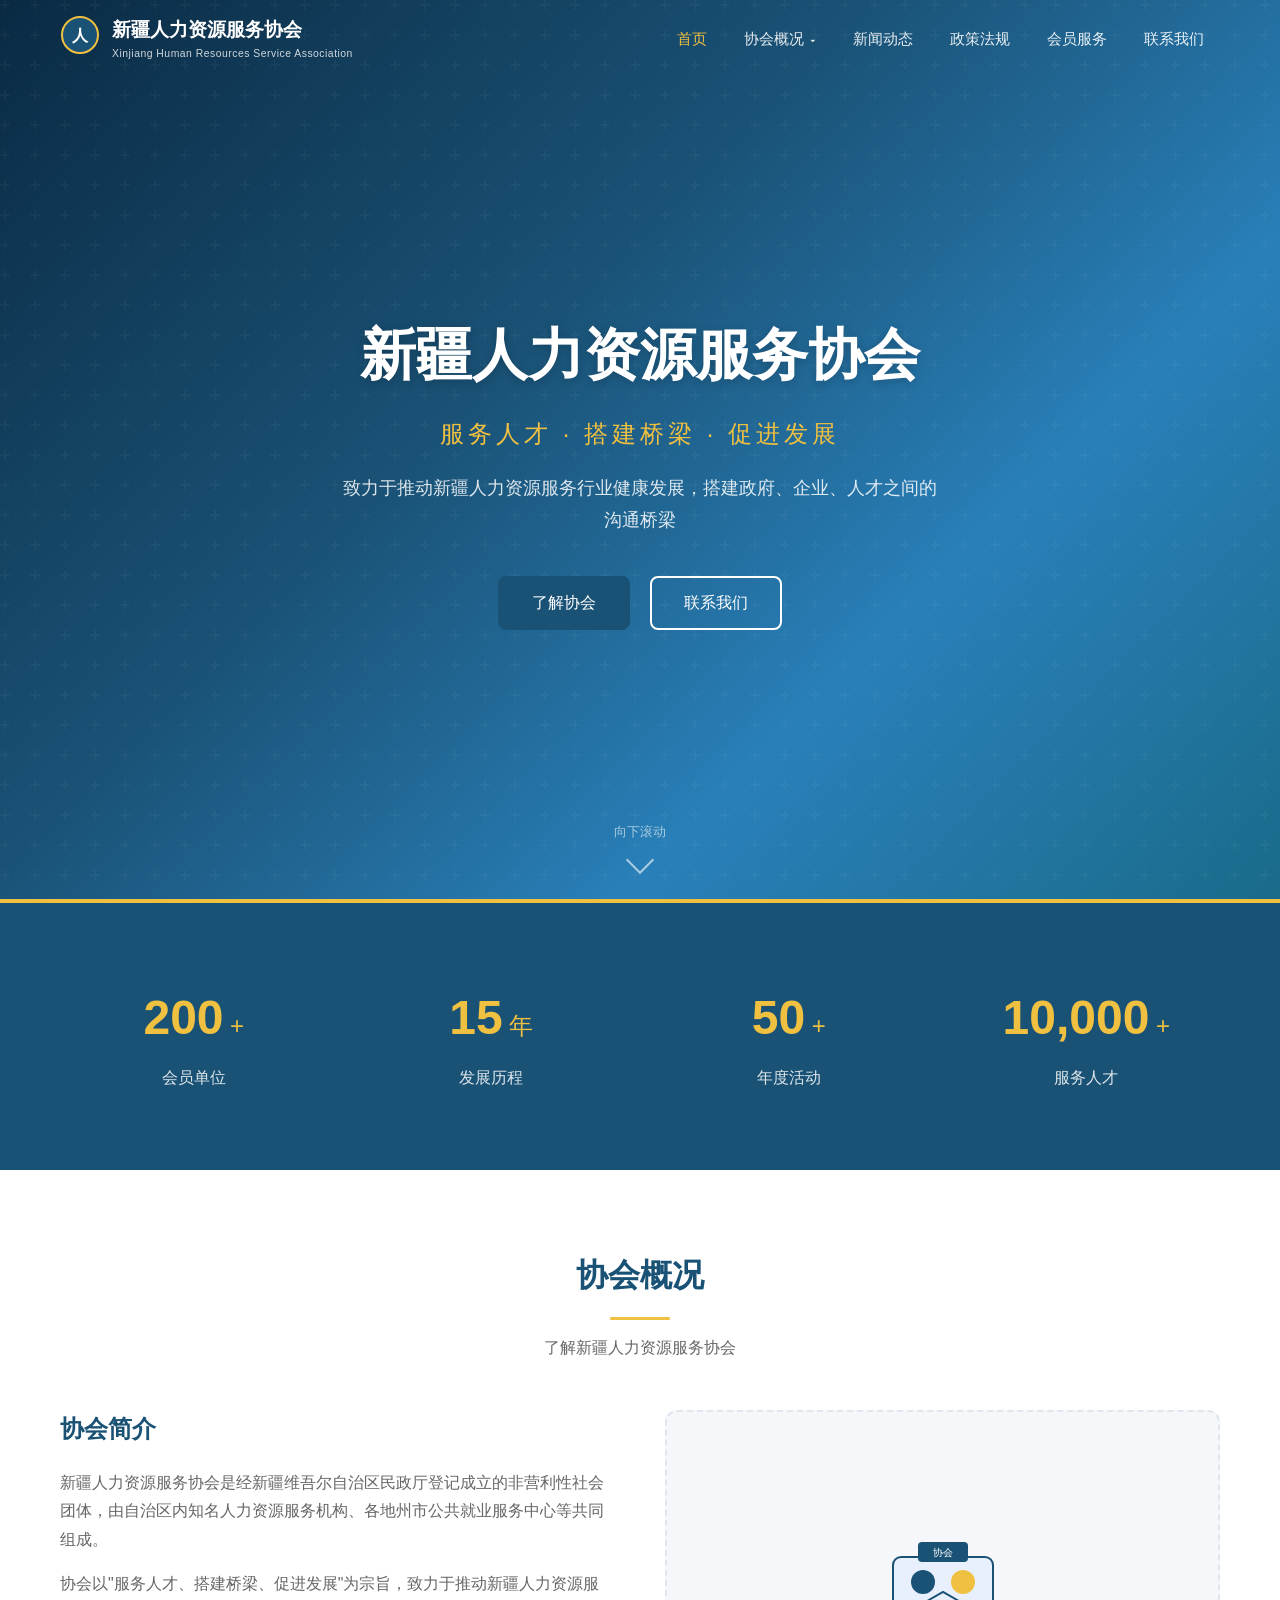
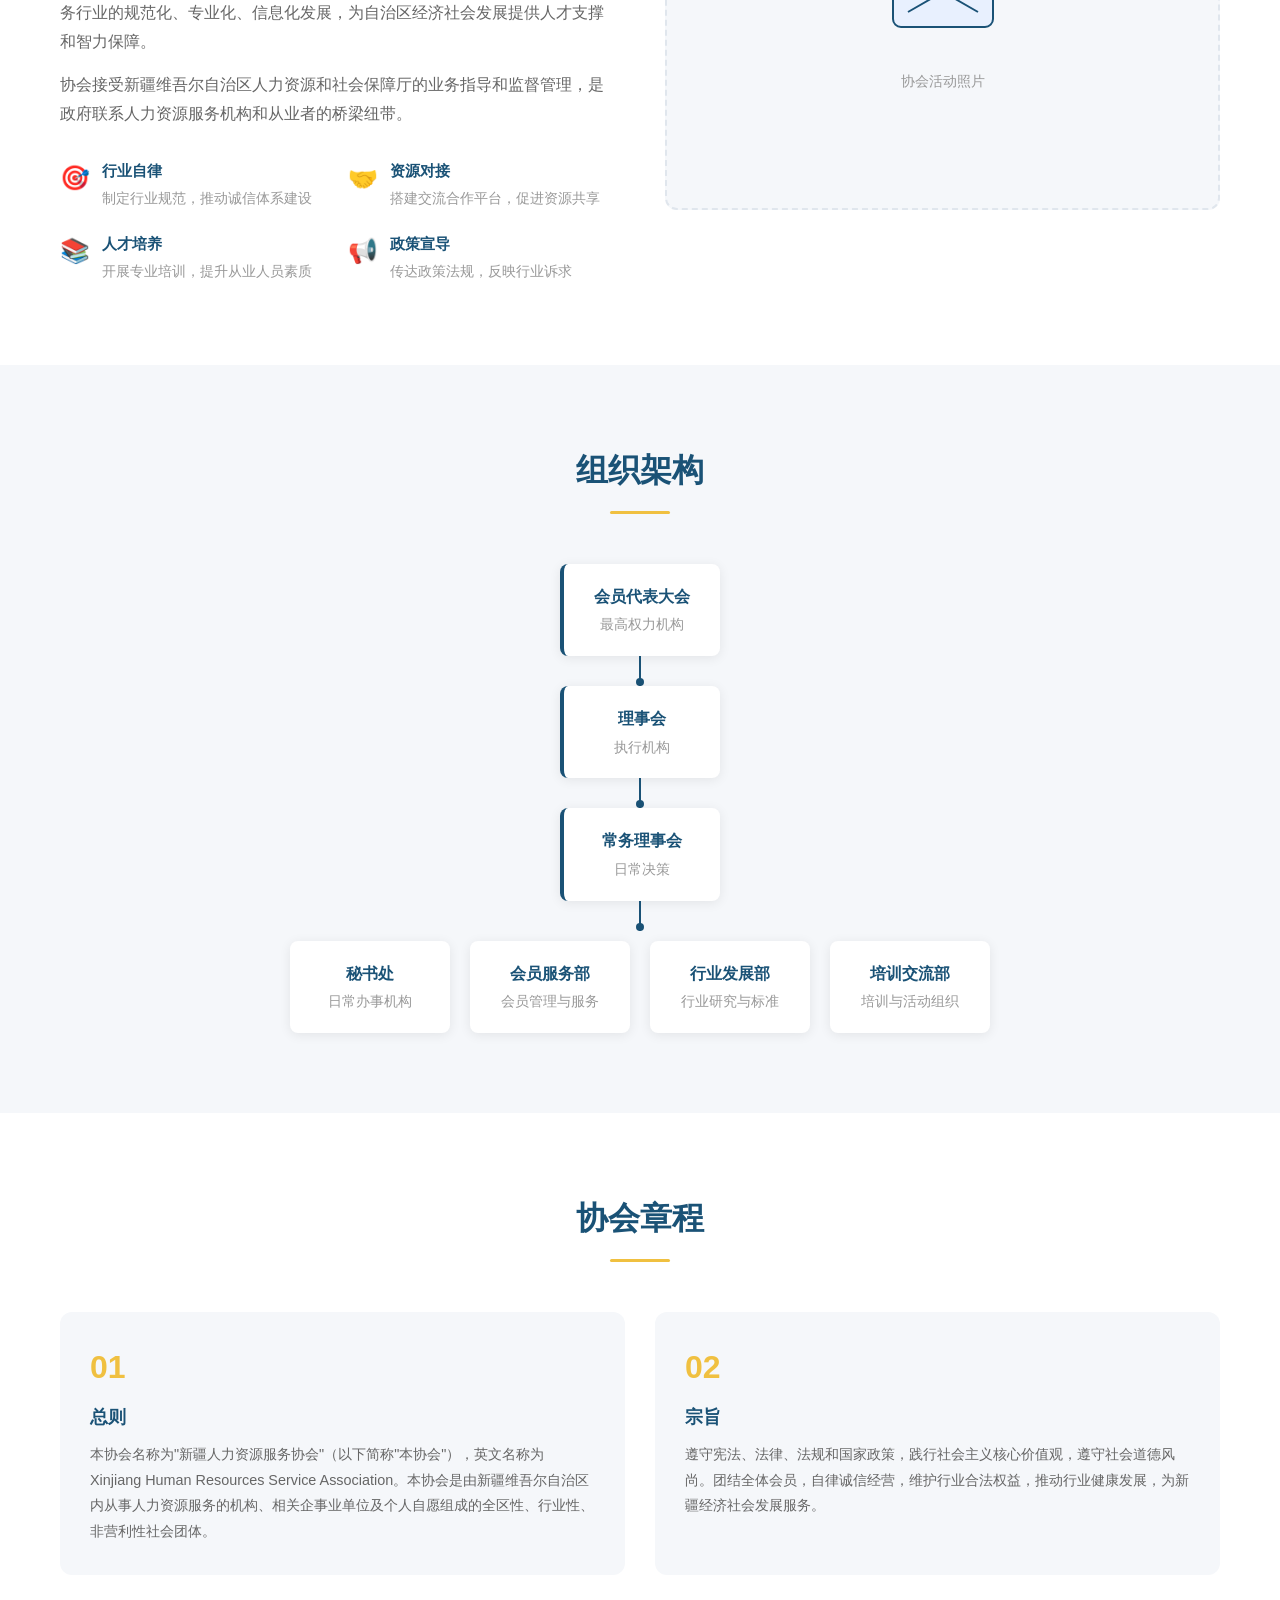
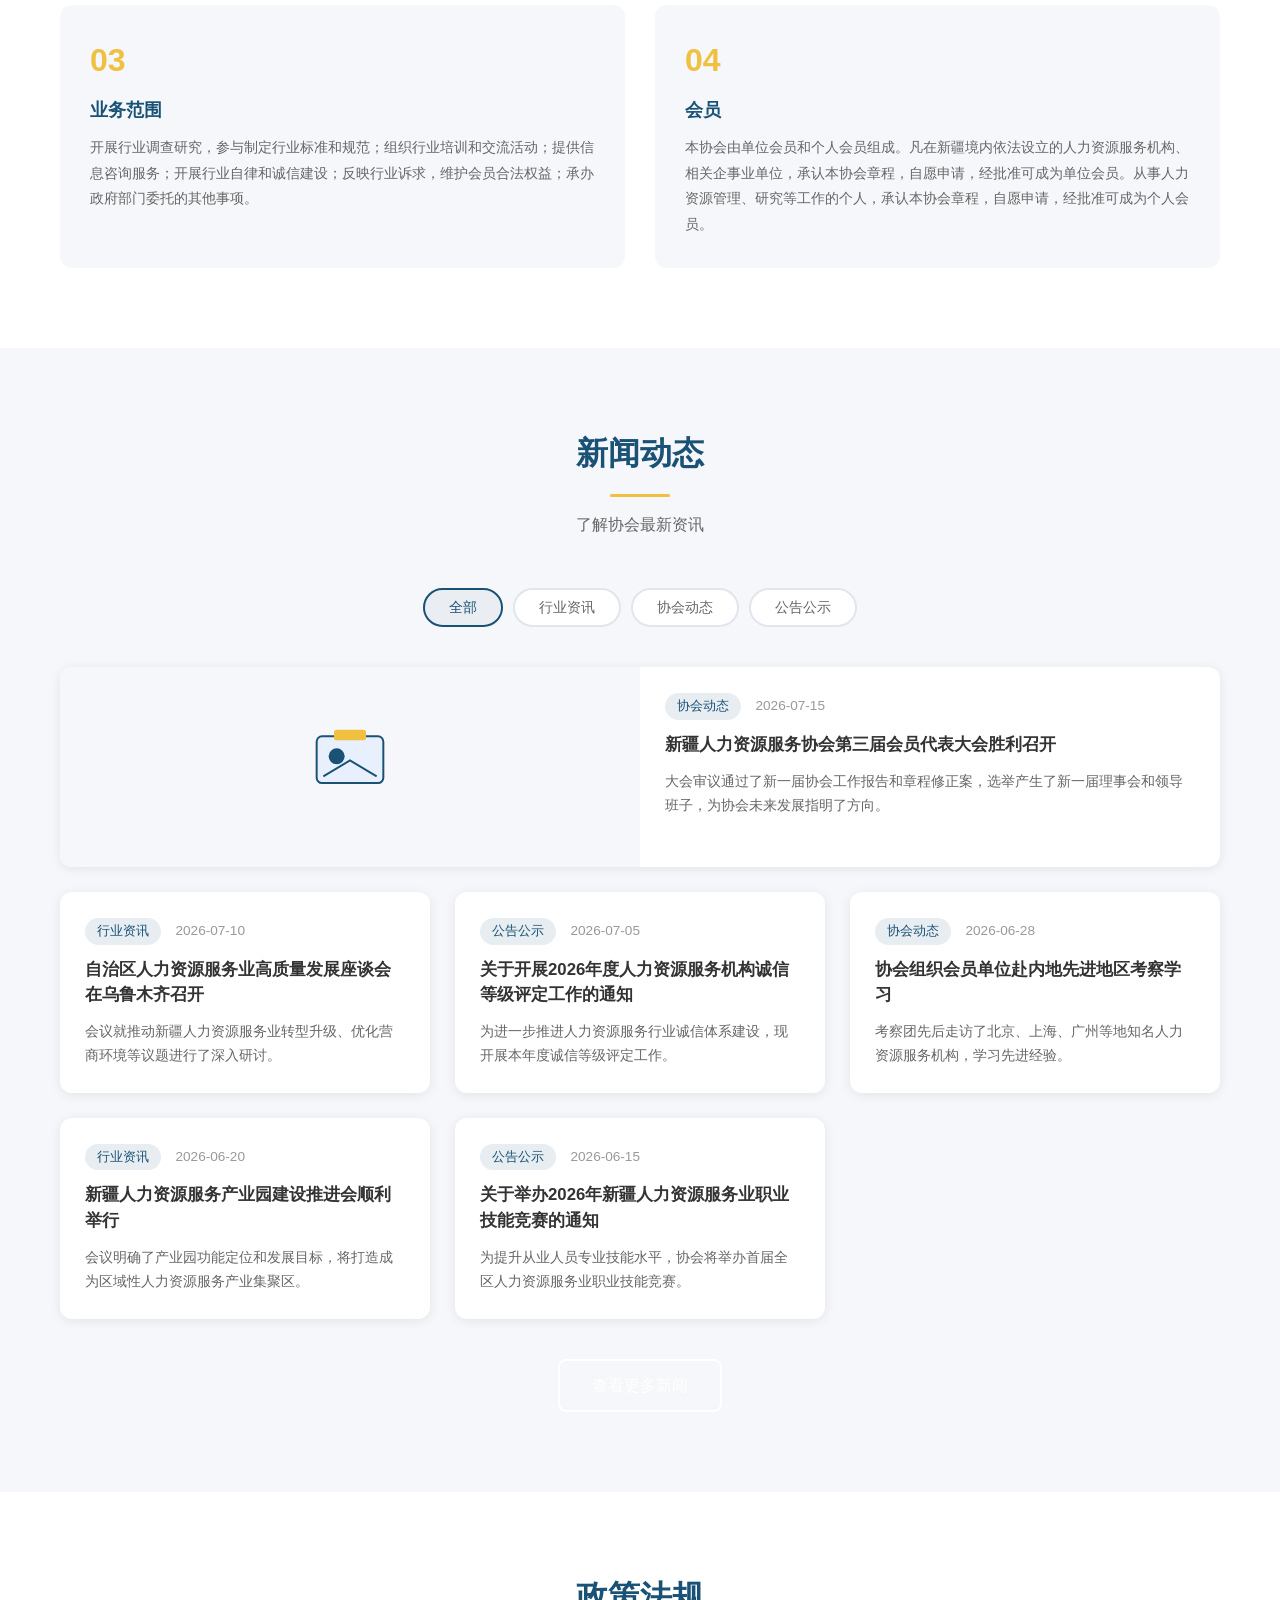
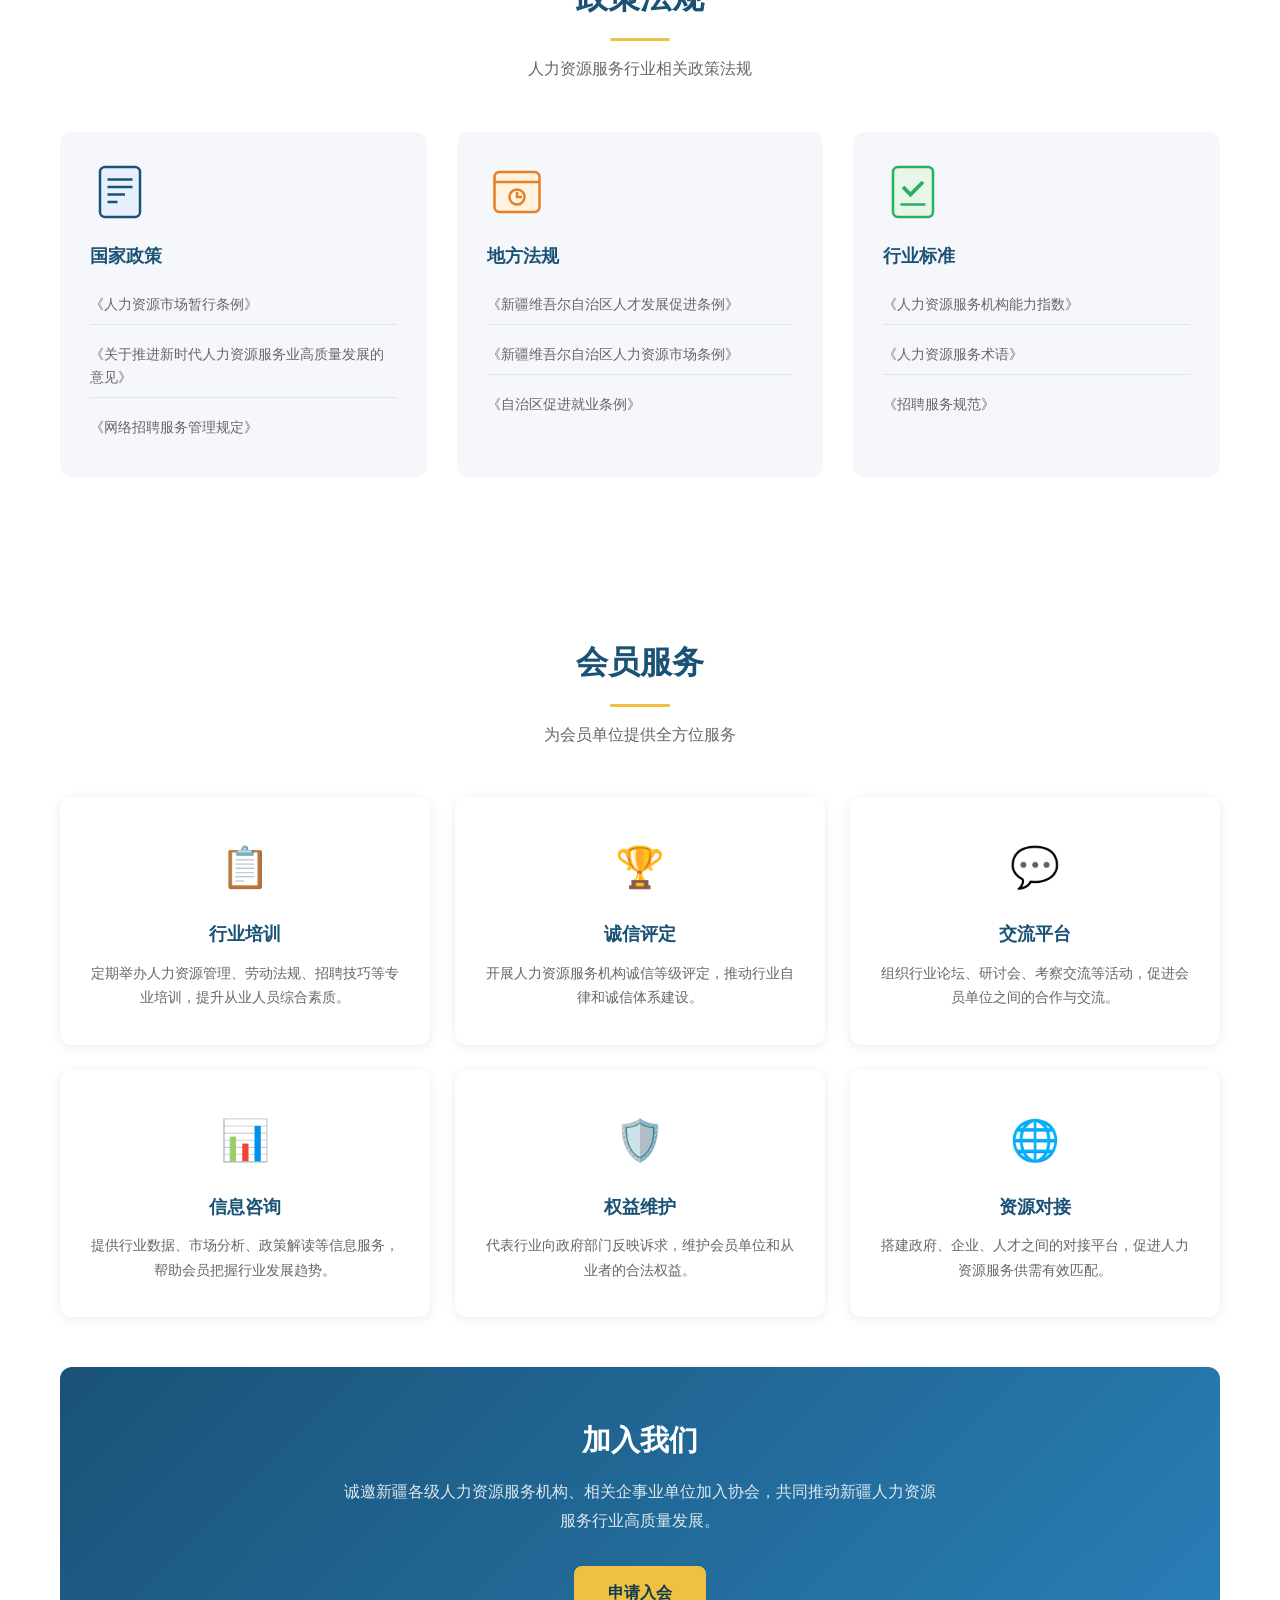
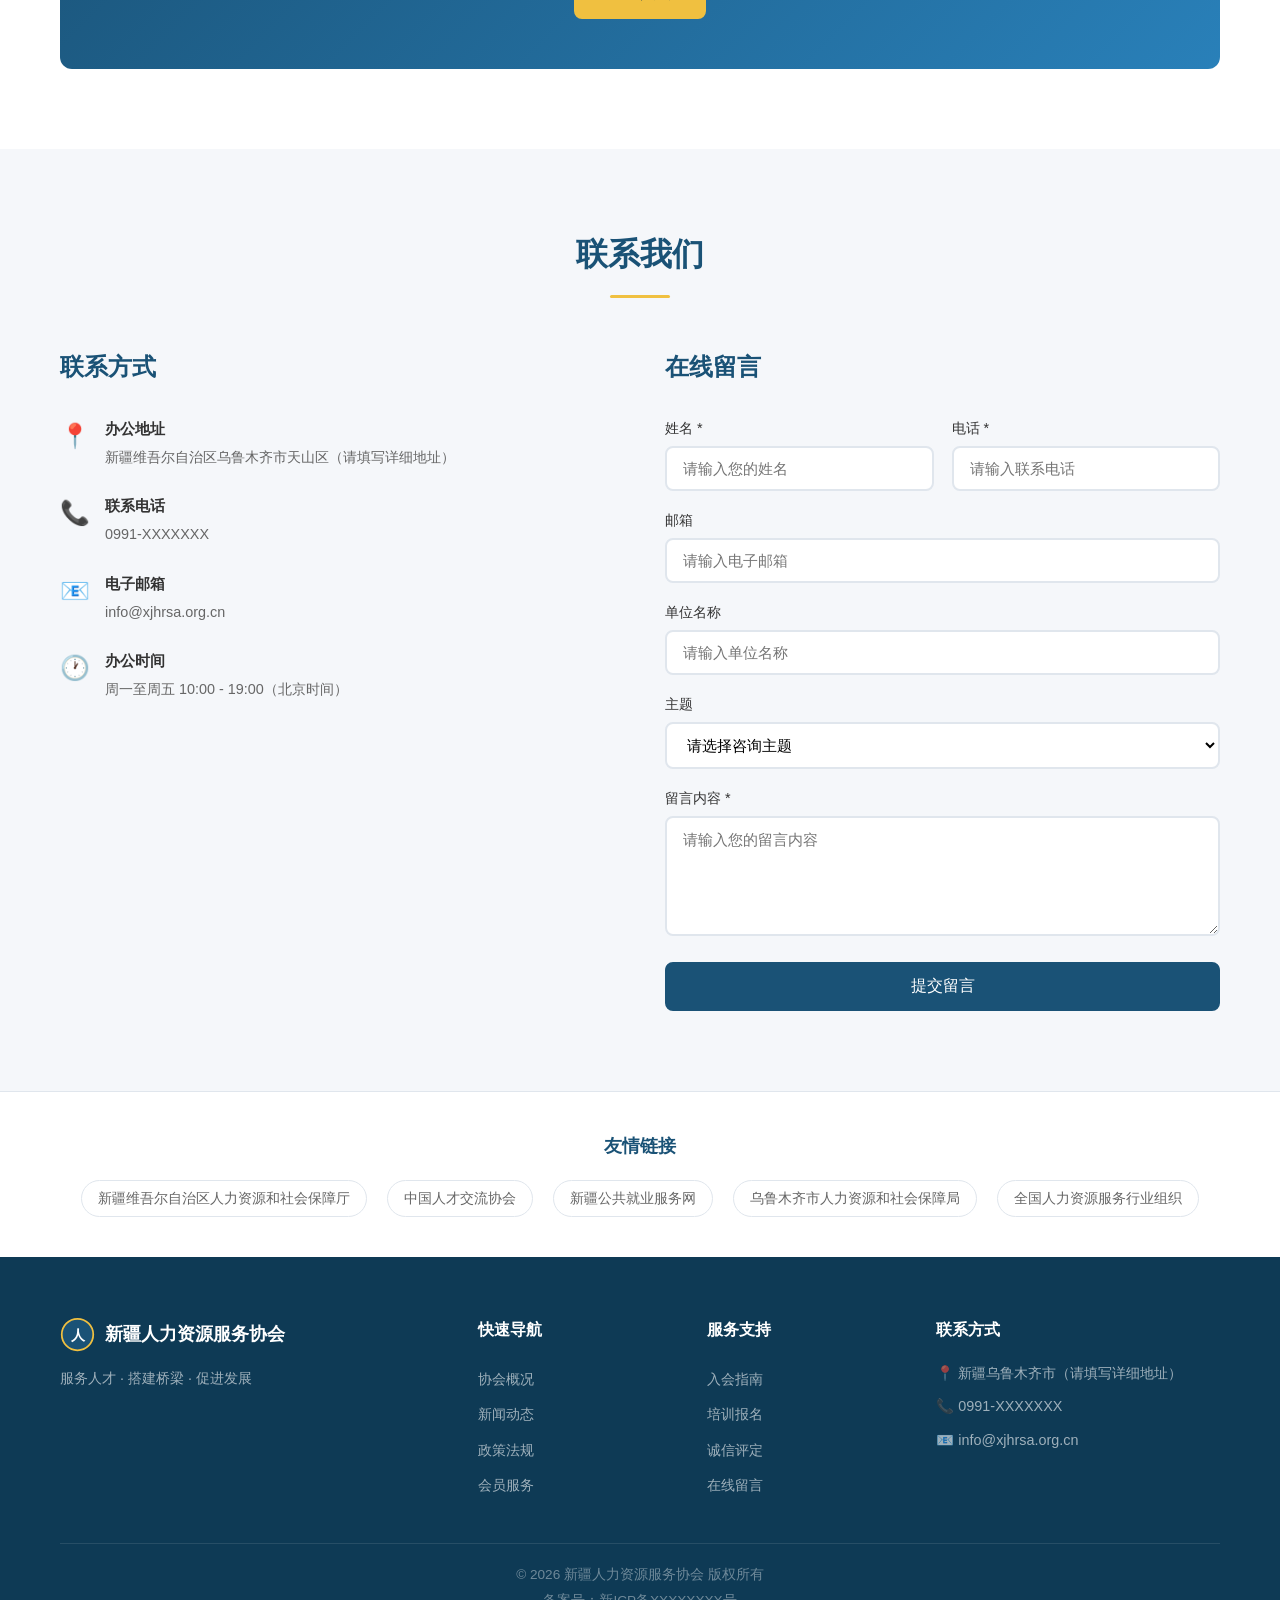
==== commit 0348f2ee: "添加 Netlify Identity 组件" ====
--- a/index.html
+++ b/index.html
@@ -8,6 +8,8 @@
     <link rel="icon" type="image/svg+xml" href="images/favicon.svg">
 </head>
 <body>
+    <!-- Netlify Identity -->
+    <script src="https://identity.netlify.com/v1/netlify-identity-widget.js"></script>
     <!-- 顶部导航 -->
     <header class="header" id="header">
         <div class="container">
@@ -550,5 +552,16 @@
     <button class="back-to-top" id="backToTop" aria-label="回到顶部">↑</button>
 
     <script src="js/main.js"></script>
+    <script>
+      if (window.netlifyIdentity) {
+        window.netlifyIdentity.on("init", user => {
+          if (!user) {
+            window.netlifyIdentity.on("login", () => {
+              document.location.href = "/admin/";
+            });
+          }
+        });
+      }
+    </script>
 </body>
 </html>
--- a/css/style.css
+++ b/css/style.css
@@ -0,0 +1,1146 @@
+/* ========== 基础变量 ========== */
+:root {
+    --primary: #1a5276;
+    --primary-light: #2980b9;
+    --primary-dark: #0e3a55;
+    --accent: #f0c040;
+    --accent-dark: #d4a830;
+    --text: #333333;
+    --text-light: #666666;
+    --text-lighter: #999999;
+    --bg: #ffffff;
+    --bg-light: #f5f7fa;
+    --bg-dark: #e8ecf1;
+    --border: #e0e6ed;
+    --shadow: 0 2px 12px rgba(0,0,0,0.08);
+    --shadow-hover: 0 8px 25px rgba(0,0,0,0.12);
+    --radius: 8px;
+    --radius-lg: 12px;
+    --transition: all 0.3s ease;
+    --max-width: 1200px;
+}
+
+/* ========== 重置 ========== */
+*, *::before, *::after {
+    margin: 0;
+    padding: 0;
+    box-sizing: border-box;
+}
+
+html {
+    scroll-behavior: smooth;
+    font-size: 16px;
+}
+
+body {
+    font-family: -apple-system, BlinkMacSystemFont, "PingFang SC", "Hiragino Sans GB", "Microsoft YaHei", "Noto Sans CJK SC", sans-serif;
+    color: var(--text);
+    background: var(--bg);
+    line-height: 1.6;
+    overflow-x: hidden;
+}
+
+a {
+    text-decoration: none;
+    color: inherit;
+    transition: var(--transition);
+}
+
+ul { list-style: none; }
+
+img {
+    max-width: 100%;
+    height: auto;
+}
+
+.container {
+    max-width: var(--max-width);
+    margin: 0 auto;
+    padding: 0 20px;
+}
+
+/* ========== 按钮 ========== */
+.btn {
+    display: inline-block;
+    padding: 12px 32px;
+    border-radius: var(--radius);
+    font-size: 1rem;
+    font-weight: 500;
+    cursor: pointer;
+    transition: var(--transition);
+    border: 2px solid transparent;
+    text-align: center;
+}
+
+.btn-primary {
+    background: var(--primary);
+    color: #fff;
+    border-color: var(--primary);
+}
+
+.btn-primary:hover {
+    background: var(--primary-light);
+    border-color: var(--primary-light);
+    transform: translateY(-2px);
+    box-shadow: 0 4px 15px rgba(26,82,118,0.3);
+}
+
+.btn-outline {
+    background: transparent;
+    color: #fff;
+    border-color: #fff;
+}
+
+.btn-outline:hover {
+    background: #fff;
+    color: var(--primary);
+}
+
+.btn-full { width: 100%; }
+
+/* ========== 头部 ========== */
+.header {
+    position: fixed;
+    top: 0;
+    left: 0;
+    right: 0;
+    z-index: 1000;
+    background: transparent;
+    transition: var(--transition);
+    padding: 15px 0;
+}
+
+.header.scrolled {
+    background: rgba(255,255,255,0.98);
+    box-shadow: 0 2px 20px rgba(0,0,0,0.1);
+    padding: 10px 0;
+}
+
+.header-inner {
+    display: flex;
+    align-items: center;
+    justify-content: space-between;
+}
+
+.logo {
+    display: flex;
+    align-items: center;
+    gap: 12px;
+}
+
+.logo-icon svg {
+    width: 40px;
+    height: 40px;
+}
+
+.logo-title {
+    display: block;
+    font-size: 1.2rem;
+    font-weight: 700;
+    color: #fff;
+    white-space: nowrap;
+}
+
+.header.scrolled .logo-title {
+    color: var(--primary);
+}
+
+.logo-sub {
+    display: block;
+    font-size: 0.65rem;
+    color: rgba(255,255,255,0.8);
+    letter-spacing: 0.5px;
+}
+
+.header.scrolled .logo-sub {
+    color: var(--text-light);
+}
+
+.nav {
+    display: flex;
+    align-items: center;
+    gap: 5px;
+}
+
+.nav-link {
+    padding: 8px 16px;
+    color: rgba(255,255,255,0.9);
+    font-size: 0.95rem;
+    font-weight: 500;
+    border-radius: var(--radius);
+    position: relative;
+}
+
+.header.scrolled .nav-link {
+    color: var(--text);
+}
+
+.nav-link:hover,
+.nav-link.active {
+    color: var(--accent);
+}
+
+.header.scrolled .nav-link:hover,
+.header.scrolled .nav-link.active {
+    color: var(--primary);
+    background: var(--bg-light);
+}
+
+.nav-dropdown {
+    position: relative;
+}
+
+.dropdown-menu {
+    position: absolute;
+    top: 100%;
+    left: 0;
+    background: #fff;
+    border-radius: var(--radius);
+    box-shadow: var(--shadow-hover);
+    min-width: 160px;
+    opacity: 0;
+    visibility: hidden;
+    transform: translateY(10px);
+    transition: var(--transition);
+    padding: 8px 0;
+}
+
+.nav-dropdown:hover .dropdown-menu {
+    opacity: 1;
+    visibility: visible;
+    transform: translateY(0);
+}
+
+.dropdown-menu a {
+    display: block;
+    padding: 10px 20px;
+    color: var(--text);
+    font-size: 0.9rem;
+}
+
+.dropdown-menu a:hover {
+    background: var(--bg-light);
+    color: var(--primary);
+}
+
+.arrow {
+    font-size: 0.7rem;
+    margin-left: 2px;
+}
+
+.menu-toggle {
+    display: none;
+    flex-direction: column;
+    gap: 5px;
+    background: none;
+    border: none;
+    cursor: pointer;
+    padding: 5px;
+}
+
+.menu-toggle span {
+    width: 24px;
+    height: 2px;
+    background: #fff;
+    transition: var(--transition);
+    border-radius: 2px;
+}
+
+.header.scrolled .menu-toggle span {
+    background: var(--text);
+}
+
+/* ========== 英雄区域 ========== */
+.hero {
+    position: relative;
+    min-height: 100vh;
+    display: flex;
+    align-items: center;
+    justify-content: center;
+    overflow: hidden;
+}
+
+.hero-bg {
+    position: absolute;
+    inset: 0;
+    background: linear-gradient(135deg, #0a2a43 0%, #1a5276 40%, #2980b9 70%, #1a6b8a 100%);
+}
+
+.hero-overlay {
+    position: absolute;
+    inset: 0;
+    background: url("data:image/svg+xml,%3Csvg width='60' height='60' viewBox='0 0 60 60' xmlns='http://www.w3.org/2000/svg'%3E%3Cg fill='none' fill-rule='evenodd'%3E%3Cg fill='%23ffffff' fill-opacity='0.03'%3E%3Cpath d='M36 34v-4h-2v4h-4v2h4v4h2v-4h4v-2h-4zm0-30V0h-2v4h-4v2h4v4h2V6h4V4h-4zM6 34v-4H4v4H0v2h4v4h2v-4h4v-2H6zM6 4V0H4v4H0v2h4v4h2V6h4V4H6z'/%3E%3C/g%3E%3C/g%3E%3C/svg%3E");
+}
+
+.hero-content {
+    position: relative;
+    z-index: 2;
+    text-align: center;
+    color: #fff;
+    padding: 120px 20px 80px;
+}
+
+.hero h1 {
+    font-size: clamp(2rem, 5vw, 3.5rem);
+    font-weight: 700;
+    margin-bottom: 15px;
+    text-shadow: 0 2px 10px rgba(0,0,0,0.2);
+}
+
+.hero-subtitle {
+    font-size: clamp(1.1rem, 2.5vw, 1.5rem);
+    color: var(--accent);
+    font-weight: 500;
+    margin-bottom: 20px;
+    letter-spacing: 4px;
+}
+
+.hero-desc {
+    font-size: 1.1rem;
+    color: rgba(255,255,255,0.85);
+    max-width: 600px;
+    margin: 0 auto 40px;
+    line-height: 1.8;
+}
+
+.hero-btns {
+    display: flex;
+    gap: 20px;
+    justify-content: center;
+    flex-wrap: wrap;
+}
+
+.hero-scroll {
+    position: absolute;
+    bottom: 30px;
+    left: 50%;
+    transform: translateX(-50%);
+    z-index: 2;
+    text-align: center;
+    color: rgba(255,255,255,0.6);
+    font-size: 0.8rem;
+}
+
+.scroll-arrow {
+    width: 20px;
+    height: 20px;
+    border-right: 2px solid rgba(255,255,255,0.6);
+    border-bottom: 2px solid rgba(255,255,255,0.6);
+    transform: rotate(45deg);
+    margin: 8px auto 0;
+    animation: scrollBounce 2s infinite;
+}
+
+@keyframes scrollBounce {
+    0%, 100% { transform: rotate(45deg) translateY(0); opacity: 1; }
+    50% { transform: rotate(45deg) translateY(8px); opacity: 0.5; }
+}
+
+/* ========== 统计 ========== */
+.stats {
+    background: var(--primary);
+    padding: 60px 0;
+    position: relative;
+}
+
+.stats::before {
+    content: '';
+    position: absolute;
+    top: -1px;
+    left: 0;
+    right: 0;
+    height: 4px;
+    background: var(--accent);
+}
+
+.stats-grid {
+    display: grid;
+    grid-template-columns: repeat(4, 1fr);
+    gap: 30px;
+    text-align: center;
+    color: #fff;
+}
+
+.stat-item {
+    padding: 20px;
+}
+
+.stat-number {
+    font-size: 3rem;
+    font-weight: 700;
+    color: var(--accent);
+    display: inline;
+}
+
+.stat-unit {
+    font-size: 1.5rem;
+    color: var(--accent);
+    display: inline;
+    margin-left: 2px;
+}
+
+.stat-label {
+    font-size: 1rem;
+    margin-top: 8px;
+    color: rgba(255,255,255,0.85);
+}
+
+/* ========== 通用段落 ========== */
+.section {
+    padding: 80px 0;
+}
+
+.section-header {
+    text-align: center;
+    margin-bottom: 50px;
+}
+
+.section-header h2 {
+    font-size: 2rem;
+    color: var(--primary);
+    margin-bottom: 15px;
+}
+
+.section-line {
+    width: 60px;
+    height: 3px;
+    background: var(--accent);
+    margin: 0 auto 15px;
+    border-radius: 2px;
+}
+
+.section-header p {
+    color: var(--text-light);
+    font-size: 1rem;
+}
+
+/* ========== 协会简介 ========== */
+.about-grid {
+    display: grid;
+    grid-template-columns: 1fr 1fr;
+    gap: 50px;
+    align-items: start;
+}
+
+.about-content h3 {
+    font-size: 1.5rem;
+    color: var(--primary);
+    margin-bottom: 20px;
+}
+
+.about-content p {
+    color: var(--text-light);
+    margin-bottom: 15px;
+    line-height: 1.8;
+}
+
+.about-features {
+    display: grid;
+    grid-template-columns: 1fr 1fr;
+    gap: 20px;
+    margin-top: 30px;
+}
+
+.feature {
+    display: flex;
+    gap: 12px;
+    align-items: flex-start;
+}
+
+.feature-icon {
+    font-size: 1.5rem;
+    flex-shrink: 0;
+}
+
+.feature h4 {
+    font-size: 0.95rem;
+    color: var(--primary);
+    margin-bottom: 4px;
+}
+
+.feature p {
+    font-size: 0.85rem;
+    color: var(--text-lighter);
+    margin-bottom: 0;
+}
+
+.about-img-placeholder {
+    background: var(--bg-light);
+    border-radius: var(--radius-lg);
+    border: 2px dashed var(--border);
+    padding: 40px;
+    text-align: center;
+    min-height: 400px;
+    display: flex;
+    align-items: center;
+    justify-content: center;
+}
+
+.placeholder-content svg {
+    width: 120px;
+    height: 120px;
+    margin-bottom: 15px;
+}
+
+.placeholder-content p {
+    color: var(--text-lighter);
+    font-size: 0.9rem;
+}
+
+/* ========== 组织架构 ========== */
+.structure {
+    background: var(--bg-light);
+}
+
+.org-chart {
+    max-width: 800px;
+    margin: 0 auto;
+}
+
+.org-level {
+    display: flex;
+    justify-content: center;
+    gap: 20px;
+    flex-wrap: wrap;
+}
+
+.org-node {
+    background: #fff;
+    padding: 20px 30px;
+    border-radius: var(--radius);
+    box-shadow: var(--shadow);
+    text-align: center;
+    min-width: 160px;
+    transition: var(--transition);
+}
+
+.org-node:hover {
+    transform: translateY(-3px);
+    box-shadow: var(--shadow-hover);
+}
+
+.org-main {
+    border-left: 4px solid var(--primary);
+}
+
+.org-node h4 {
+    color: var(--primary);
+    font-size: 1rem;
+    margin-bottom: 5px;
+}
+
+.org-node p {
+    color: var(--text-lighter);
+    font-size: 0.85rem;
+}
+
+.org-connector {
+    width: 2px;
+    height: 30px;
+    background: var(--primary);
+    margin: 0 auto;
+    position: relative;
+}
+
+.org-connector::after {
+    content: '';
+    position: absolute;
+    bottom: 0;
+    left: 50%;
+    transform: translateX(-50%);
+    width: 8px;
+    height: 8px;
+    background: var(--primary);
+    border-radius: 50%;
+}
+
+.org-departments {
+    margin-top: 10px;
+}
+
+/* ========== 协会章程 ========== */
+.charter-content {
+    display: grid;
+    grid-template-columns: 1fr 1fr;
+    gap: 30px;
+}
+
+.charter-item {
+    background: var(--bg-light);
+    padding: 30px;
+    border-radius: var(--radius-lg);
+    transition: var(--transition);
+}
+
+.charter-item:hover {
+    transform: translateY(-3px);
+    box-shadow: var(--shadow);
+}
+
+.charter-num {
+    font-size: 2rem;
+    font-weight: 700;
+    color: var(--accent);
+    margin-bottom: 10px;
+}
+
+.charter-item h4 {
+    color: var(--primary);
+    font-size: 1.1rem;
+    margin-bottom: 10px;
+}
+
+.charter-item p {
+    color: var(--text-light);
+    font-size: 0.9rem;
+    line-height: 1.8;
+}
+
+/* ========== 新闻动态 ========== */
+.news {
+    background: var(--bg-light);
+}
+
+.news-tabs {
+    display: flex;
+    justify-content: center;
+    gap: 10px;
+    margin-bottom: 40px;
+    flex-wrap: wrap;
+}
+
+.tab-btn {
+    padding: 8px 24px;
+    border: 2px solid var(--border);
+    background: #fff;
+    border-radius: 50px;
+    font-size: 0.9rem;
+    color: var(--text-light);
+    cursor: pointer;
+    transition: var(--transition);
+}
+
+.tab-btn:hover,
+.tab-btn.active {
+    border-color: var(--primary);
+    color: var(--primary);
+    background: rgba(26,82,118,0.05);
+}
+
+.news-grid {
+    display: grid;
+    grid-template-columns: repeat(3, 1fr);
+    gap: 25px;
+}
+
+.news-card {
+    background: #fff;
+    border-radius: var(--radius-lg);
+    overflow: hidden;
+    box-shadow: var(--shadow);
+    transition: var(--transition);
+}
+
+.news-card:hover {
+    transform: translateY(-5px);
+    box-shadow: var(--shadow-hover);
+}
+
+.news-featured {
+    grid-column: 1 / -1;
+    display: grid;
+    grid-template-columns: 1fr 1fr;
+}
+
+.news-img {
+    background: var(--bg-light);
+    display: flex;
+    align-items: center;
+    justify-content: center;
+    min-height: 200px;
+}
+
+.news-img-placeholder svg {
+    width: 80px;
+    height: 80px;
+}
+
+.news-body {
+    padding: 25px;
+}
+
+.news-tag {
+    display: inline-block;
+    padding: 3px 12px;
+    background: rgba(26,82,118,0.1);
+    color: var(--primary);
+    border-radius: 50px;
+    font-size: 0.8rem;
+    margin-right: 10px;
+}
+
+.news-date {
+    color: var(--text-lighter);
+    font-size: 0.85rem;
+}
+
+.news-body h3 {
+    margin: 12px 0;
+    font-size: 1.05rem;
+    line-height: 1.5;
+}
+
+.news-body h3 a:hover {
+    color: var(--primary);
+}
+
+.news-body p {
+    color: var(--text-light);
+    font-size: 0.9rem;
+    line-height: 1.7;
+    display: -webkit-box;
+    -webkit-line-clamp: 3;
+    -webkit-box-orient: vertical;
+    overflow: hidden;
+}
+
+.news-more {
+    text-align: center;
+    margin-top: 40px;
+}
+
+/* ========== 政策法规 ========== */
+.policy-grid {
+    display: grid;
+    grid-template-columns: repeat(3, 1fr);
+    gap: 30px;
+}
+
+.policy-card {
+    background: var(--bg-light);
+    padding: 30px;
+    border-radius: var(--radius-lg);
+    transition: var(--transition);
+}
+
+.policy-card:hover {
+    transform: translateY(-3px);
+    box-shadow: var(--shadow);
+}
+
+.policy-icon {
+    width: 60px;
+    height: 60px;
+    margin-bottom: 20px;
+}
+
+.policy-icon svg {
+    width: 100%;
+    height: 100%;
+}
+
+.policy-card h4 {
+    color: var(--primary);
+    font-size: 1.1rem;
+    margin-bottom: 15px;
+}
+
+.policy-card ul {
+    display: flex;
+    flex-direction: column;
+    gap: 10px;
+}
+
+.policy-card li a {
+    color: var(--text-light);
+    font-size: 0.9rem;
+    padding: 8px 0;
+    display: block;
+    border-bottom: 1px solid var(--border);
+    transition: var(--transition);
+}
+
+.policy-card li:last-child a {
+    border-bottom: none;
+}
+
+.policy-card li a:hover {
+    color: var(--primary);
+    padding-left: 5px;
+}
+
+/* ========== 会员服务 ========== */
+.services-grid {
+    display: grid;
+    grid-template-columns: repeat(3, 1fr);
+    gap: 25px;
+    margin-bottom: 50px;
+}
+
+.service-card {
+    background: #fff;
+    padding: 35px 30px;
+    border-radius: var(--radius-lg);
+    box-shadow: var(--shadow);
+    text-align: center;
+    transition: var(--transition);
+    border-top: 3px solid transparent;
+}
+
+.service-card:hover {
+    transform: translateY(-5px);
+    box-shadow: var(--shadow-hover);
+    border-top-color: var(--accent);
+}
+
+.service-icon {
+    font-size: 2.5rem;
+    margin-bottom: 20px;
+}
+
+.service-card h3 {
+    color: var(--primary);
+    font-size: 1.15rem;
+    margin-bottom: 12px;
+}
+
+.service-card p {
+    color: var(--text-light);
+    font-size: 0.9rem;
+    line-height: 1.7;
+}
+
+.join-section {
+    background: linear-gradient(135deg, var(--primary) 0%, var(--primary-light) 100%);
+    padding: 50px;
+    border-radius: var(--radius-lg);
+    text-align: center;
+    color: #fff;
+}
+
+.join-section h3 {
+    font-size: 1.8rem;
+    margin-bottom: 15px;
+}
+
+.join-section p {
+    font-size: 1rem;
+    color: rgba(255,255,255,0.85);
+    max-width: 600px;
+    margin: 0 auto 30px;
+    line-height: 1.8;
+}
+
+.join-section .btn-primary {
+    background: var(--accent);
+    border-color: var(--accent);
+    color: var(--primary-dark);
+    font-weight: 600;
+}
+
+.join-section .btn-primary:hover {
+    background: #fff;
+    border-color: #fff;
+    color: var(--primary);
+}
+
+/* ========== 联系我们 ========== */
+.contact {
+    background: var(--bg-light);
+}
+
+.contact-grid {
+    display: grid;
+    grid-template-columns: 1fr 1fr;
+    gap: 50px;
+}
+
+.contact-info h3,
+.contact-form h3 {
+    color: var(--primary);
+    font-size: 1.5rem;
+    margin-bottom: 30px;
+}
+
+.contact-item {
+    display: flex;
+    gap: 15px;
+    margin-bottom: 25px;
+    align-items: flex-start;
+}
+
+.contact-icon {
+    font-size: 1.5rem;
+    flex-shrink: 0;
+}
+
+.contact-item h4 {
+    color: var(--text);
+    font-size: 0.95rem;
+    margin-bottom: 5px;
+}
+
+.contact-item p {
+    color: var(--text-light);
+    font-size: 0.9rem;
+}
+
+.contact-form form {
+    display: flex;
+    flex-direction: column;
+    gap: 18px;
+}
+
+.form-row {
+    display: grid;
+    grid-template-columns: 1fr 1fr;
+    gap: 18px;
+}
+
+.form-group label {
+    display: block;
+    font-size: 0.9rem;
+    color: var(--text);
+    margin-bottom: 6px;
+    font-weight: 500;
+}
+
+.form-group input,
+.form-group select,
+.form-group textarea {
+    width: 100%;
+    padding: 12px 16px;
+    border: 2px solid var(--border);
+    border-radius: var(--radius);
+    font-size: 0.95rem;
+    font-family: inherit;
+    transition: var(--transition);
+    background: #fff;
+}
+
+.form-group input:focus,
+.form-group select:focus,
+.form-group textarea:focus {
+    outline: none;
+    border-color: var(--primary);
+    box-shadow: 0 0 0 3px rgba(26,82,118,0.1);
+}
+
+.form-group textarea {
+    resize: vertical;
+    min-height: 120px;
+}
+
+/* ========== 友情链接 ========== */
+.links {
+    padding: 40px 0;
+    border-top: 1px solid var(--border);
+}
+
+.links h3 {
+    text-align: center;
+    color: var(--primary);
+    font-size: 1.1rem;
+    margin-bottom: 20px;
+}
+
+.links-grid {
+    display: flex;
+    justify-content: center;
+    flex-wrap: wrap;
+    gap: 20px;
+}
+
+.links-grid a {
+    color: var(--text-light);
+    font-size: 0.9rem;
+    padding: 6px 16px;
+    border: 1px solid var(--border);
+    border-radius: 50px;
+    transition: var(--transition);
+}
+
+.links-grid a:hover {
+    border-color: var(--primary);
+    color: var(--primary);
+    background: rgba(26,82,118,0.05);
+}
+
+/* ========== 底部 ========== */
+.footer {
+    background: var(--primary-dark);
+    color: rgba(255,255,255,0.8);
+    padding: 60px 0 0;
+}
+
+.footer-grid {
+    display: grid;
+    grid-template-columns: 2fr 1fr 1fr 1.5fr;
+    gap: 40px;
+    padding-bottom: 40px;
+    border-bottom: 1px solid rgba(255,255,255,0.1);
+}
+
+.footer-logo {
+    display: flex;
+    align-items: center;
+    gap: 10px;
+    margin-bottom: 15px;
+}
+
+.footer-logo svg {
+    width: 35px;
+    height: 35px;
+}
+
+.footer-logo span {
+    font-size: 1.1rem;
+    font-weight: 600;
+    color: #fff;
+}
+
+.footer-about p {
+    color: rgba(255,255,255,0.6);
+    font-size: 0.9rem;
+}
+
+.footer-links h4,
+.footer-contact h4 {
+    color: #fff;
+    font-size: 1rem;
+    margin-bottom: 20px;
+}
+
+.footer-links a {
+    display: block;
+    color: rgba(255,255,255,0.6);
+    font-size: 0.9rem;
+    padding: 6px 0;
+    transition: var(--transition);
+}
+
+.footer-links a:hover {
+    color: var(--accent);
+    padding-left: 5px;
+}
+
+.footer-contact p {
+    color: rgba(255,255,255,0.6);
+    font-size: 0.9rem;
+    margin-bottom: 10px;
+}
+
+.footer-bottom {
+    padding: 20px 0;
+    text-align: center;
+    color: rgba(255,255,255,0.4);
+    font-size: 0.85rem;
+}
+
+.footer-bottom p + p {
+    margin-top: 5px;
+}
+
+/* ========== 回到顶部 ========== */
+.back-to-top {
+    position: fixed;
+    bottom: 30px;
+    right: 30px;
+    width: 45px;
+    height: 45px;
+    background: var(--primary);
+    color: #fff;
+    border: none;
+    border-radius: 50%;
+    font-size: 1.2rem;
+    cursor: pointer;
+    opacity: 0;
+    visibility: hidden;
+    transition: var(--transition);
+    box-shadow: 0 2px 10px rgba(0,0,0,0.2);
+    z-index: 999;
+}
+
+.back-to-top.visible {
+    opacity: 1;
+    visibility: visible;
+}
+
+.back-to-top:hover {
+    background: var(--accent);
+    color: var(--primary);
+    transform: translateY(-3px);
+}
+
+/* ========== 响应式 ========== */
+@media (max-width: 1024px) {
+    .about-grid { grid-template-columns: 1fr; }
+    .contact-grid { grid-template-columns: 1fr; }
+    .news-featured { grid-template-columns: 1fr; }
+    .footer-grid { grid-template-columns: 1fr 1fr; }
+}
+
+@media (max-width: 768px) {
+    .nav {
+        display: none;
+        position: absolute;
+        top: 100%;
+        left: 0;
+        right: 0;
+        background: #fff;
+        flex-direction: column;
+        padding: 15px;
+        box-shadow: var(--shadow);
+        gap: 5px;
+    }
+
+    .nav.active { display: flex; }
+
+    .nav-link {
+        color: var(--text);
+        padding: 12px 16px;
+        width: 100%;
+    }
+
+    .nav-link:hover,
+    .nav-link.active {
+        background: var(--bg-light);
+        color: var(--primary);
+    }
+
+    .dropdown-menu {
+        position: static;
+        box-shadow: none;
+        opacity: 1;
+        visibility: visible;
+        transform: none;
+        padding-left: 20px;
+    }
+
+    .menu-toggle { display: flex; }
+
+    .stats-grid { grid-template-columns: repeat(2, 1fr); }
+    .news-grid { grid-template-columns: 1fr; }
+    .policy-grid { grid-template-columns: 1fr; }
+    .services-grid { grid-template-columns: 1fr; }
+    .charter-content { grid-template-columns: 1fr; }
+    .about-features { grid-template-columns: 1fr; }
+    .form-row { grid-template-columns: 1fr; }
+    .footer-grid { grid-template-columns: 1fr; }
+
+    .hero-content { padding: 100px 20px 60px; }
+    .section { padding: 60px 0; }
+    .join-section { padding: 35px 20px; }
+
+    .org-departments {
+        flex-direction: column;
+        align-items: center;
+    }
+}
+
+@media (max-width: 480px) {
+    .stats-grid { grid-template-columns: 1fr 1fr; gap: 15px; }
+    .stat-number { font-size: 2rem; }
+    .hero-btns { flex-direction: column; align-items: center; }
+    .btn { padding: 10px 24px; font-size: 0.9rem; }
+}
